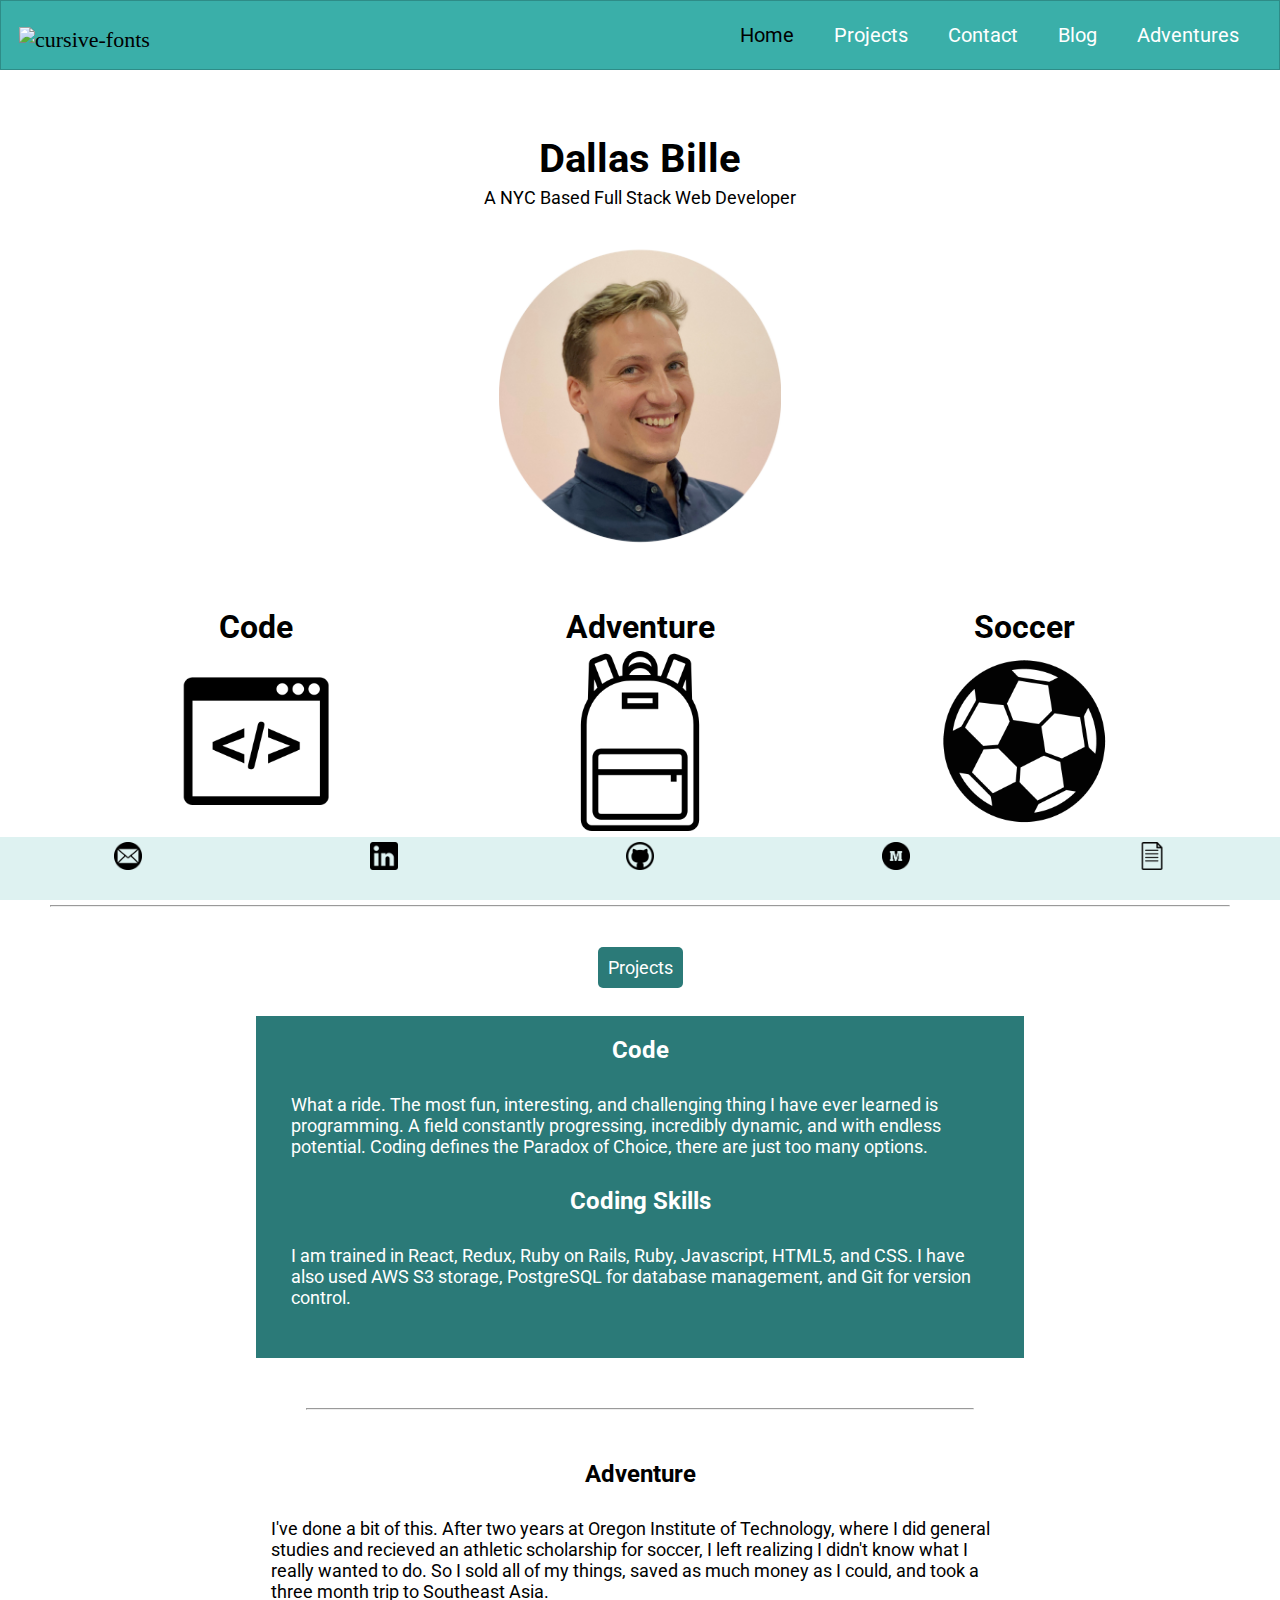
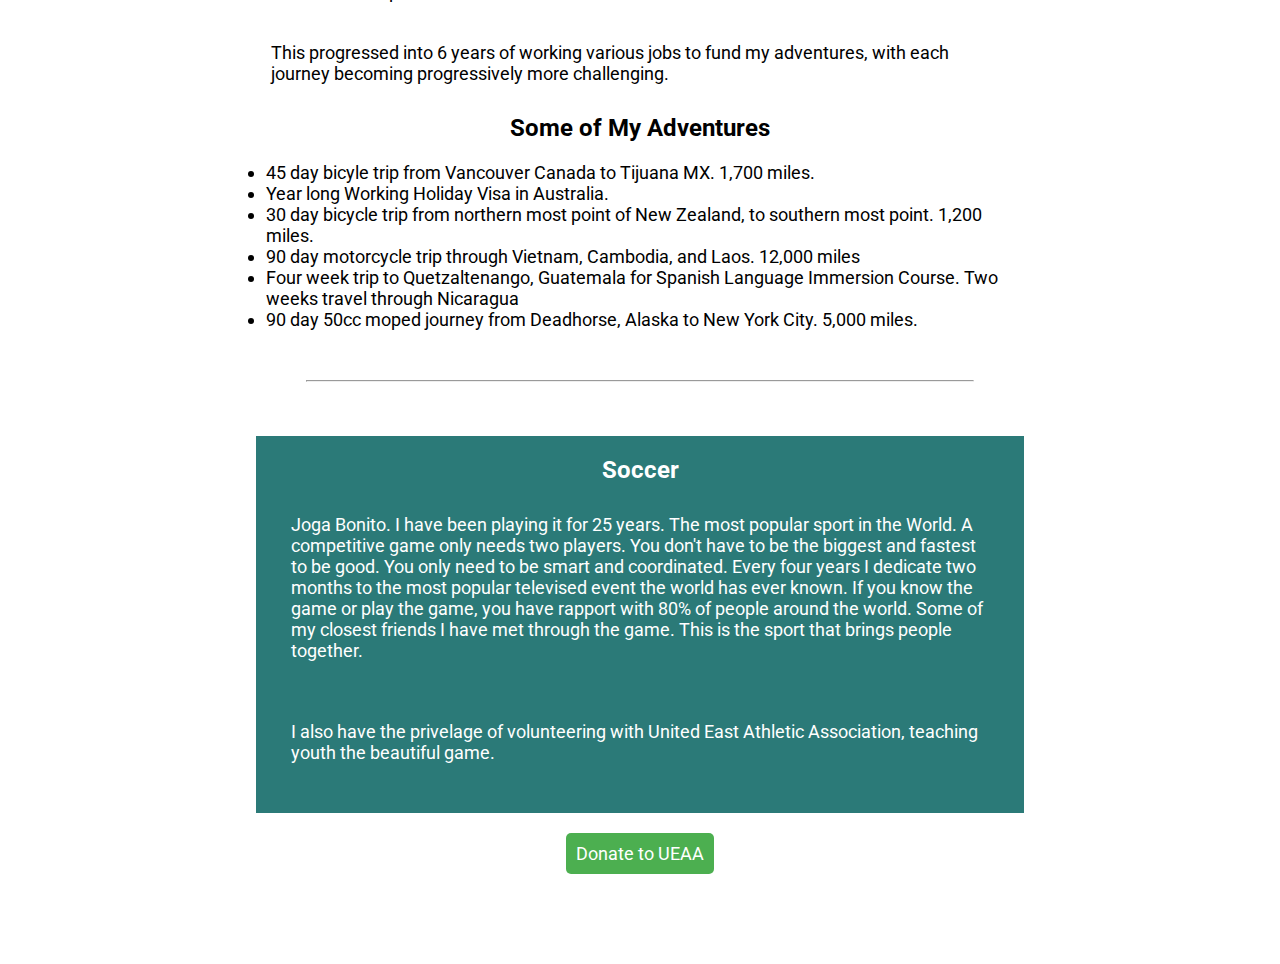
==== index.html @ 6a31f065 "fixed bug for contact page logo in nav" ====
<!DOCTYPE html>
<html lang="en" dir="ltr">
    <head>
        <!-- Global site tag (gtag.js) - Google Analytics -->
    <script async src="https://www.googletagmanager.com/gtag/js?id=UA-141806067-1"></script>
    <script>
      window.dataLayer = window.dataLayer || [];
      function gtag(){dataLayer.push(arguments);}
      gtag('js', new Date());

      gtag('config', 'UA-141806067-1');
    </script>

        <meta charset="utf-8">
        <meta name="viewport" content="width=device-width, initial-scale=1.0">
        <title>Dallas' Portfolio</title>
        <link rel="icon" href="images/dbpng.png">
        <link rel="stylesheet" href="https://cdnjs.cloudflare.com/ajax/libs/font-awesome/4.7.0/css/font-awesome.min.css">
        <link href="https://fonts.googleapis.com/css?family=Roboto:300,400,700&display=swap" rel="stylesheet">
        <link rel="stylesheet" href="style.css" type="text/css">
        <link rel="stylesheet" href="styles/home.css" type="text/css">
        <link rel="stylesheet" href="https://unpkg.com/aos@next/dist/aos.css"/>

    </head>
    <body>
        <header>
            <nav class="top-nav">
                <span class="navbar-toggle" id="js-navbar-toggle">
                    <img class="toggle-icon" src="images/menuicon.png">
                </span>
                <a class="logo"><img src="https://fontmeme.com/permalink/190610/5042b4c9b5bb43433435547fed199f1a.png" alt="cursive-fonts" border="0"></a>
                <ul class="nav-list" id="js-nav">
                    <li>
                        <a class="nav-links" href="index.html">Home</a>
                    </li>
                    <li>
                        <a class="nav-links" href="portfolio.html">Projects</a>
                    </li>
                    <li>
                        <a class="nav-links" href="contact.html">Contact</a>
                    </li>
                    <li>
                        <a class="nav-links" href="blog.html">Blog</a>
                    </li>
                    <li>
                        <a class="nav-links" href="adventures.html">Adventures</a>
                    </li>
                </ul>
            </nav>
        </header>
        <nav class="social-nav">
            <a href="mailto:dallasbille@gmail.com" target="_blank">
                <img class="nav-icons" src="images/email.png">
            </a>
            <a href="https://linkedin.com/in/dallasbille" target="_blank">
                <img class="nav-icons" src="images/linked2.png">
            </a>
            <a href="https://github.com/DallasBille" target="_blank">
                <img class="nav-icons" src="images/github2.png" alt="">
            </a>
            <a href="https://medium.com/@dallasbille" target="_blank">
                <img class="nav-icons" src="images/medium3.png">
            </a>
            <a href="https://drive.google.com/file/d/1oo1GQl9mWzVJFeGTY21zXQnr81-ZUZyS/view?usp=sharing" target="_blank">
                <img class="nav-icons" src="images/resume.png">
            </a>
        </nav>
        </div>
        <section class="page-section">
        <div class="home-header-div">
            <h1 class="home-header">Dallas Bille</h1>
            <p id="home-sub-header">A NYC Based Full Stack Web Developer</p>
            <div class="home-icon-container">
                <div class="">
                    <div>
                        <img class="home-head-photo"src="images/myhead.jpg" alt="">
                    </div>
                    <br>
                    <div class="icons">
                        <h1 class="icon-header">Code</h1>
                        <img class="index-icons" src="images/code-icon.png" alt="">
                    </div>
                    <div class="icons">
                        <h1 class="icon-header">Adventure</h1>
                        <img class="index-icons" src="images/squarebackpack.png" alt="">
                    </div>
                    <div class="icons">
                        <h1 class="icon-header">Soccer</h1>
                        <img class="index-icons" src="images/soccer-icon.jpg" alt="">
                    </div>
                </div>
            </div>
        </div>
        <hr class="details-hr">
        <a class="project-button" href="portfolio.html" type="button" name="button">Projects</a>
        <br>
        <br>
        <br>
        <div class="paragraph-div">
            <div class="green-div">
                <h2 class="white-text">Code</h2>
                <p class="white-text">What a ride. The most fun, interesting, and challenging thing I have ever learned is programming. A field constantly progressing, incredibly dynamic, and with endless potential. Coding defines the Paradox of Choice, there are just too many options.</p>
                <h2 class="white-text">Coding Skills</h2>
                <p class="white-text">I am trained in React, Redux, Ruby on Rails, Ruby, Javascript, HTML5, and CSS. I have also used AWS S3 storage, PostgreSQL for database management, and Git for version control.</p>
            </div>
            <hr class="adventure-line">
            <div class="white-div">
                <h2>Adventure</h2>
                <p>I've done a bit of this. After two years at Oregon Institute of Technology, where I did general studies and recieved an athletic scholarship for soccer, I left realizing I didn't know what I really wanted to do. So I sold all of my things, saved as much money as I could, and took a three month trip to Southeast Asia.</p>
                <p class="secondary-paragraph">This progressed into 6 years of working various jobs to fund my adventures, with each journey becoming progressively more challenging.</p>
                <h2>Some of My Adventures</h2>
                <ul class="ul-tag">
                    <li>45 day bicyle trip from Vancouver Canada to Tijuana MX. 1,700 miles.</li>
                    <li>Year long Working Holiday Visa in Australia.</li>
                    <li>30 day bicycle trip from northern most point of New Zealand, to southern most point. 1,200 miles.</li>
                    <li>90 day motorcycle trip through Vietnam, Cambodia, and Laos. 12,000 miles</li>
                    <li>Four week trip to Quetzaltenango, Guatemala for Spanish Language Immersion Course. Two weeks travel through Nicaragua</li>
                    <li>90 day 50cc moped journey from Deadhorse, Alaska to New York City. 5,000 miles.</li>
                </ul>
                <hr>
            </div>
            <div class="green-div">
                <h2 class="white-text">Soccer</h2>
                <p class="white-text">Joga Bonito. I have been playing it for 25 years. The most popular sport in the World. A competitive game only needs two players. You don't have to be the biggest and fastest to be good. You only need to be smart and coordinated. Every four years I dedicate two months to the most popular televised event the world has ever known. If you know the game or play the game, you have rapport with 80% of people around the world. Some of my closest friends I have met through the game. This is the sport that brings people together.</p>
                <p class="white-text">I also have the privelage of volunteering with United East Athletic Association, teaching youth the beautiful game. </p>
            </div>
            <p class="donate">
                <a class="uaee" href="https://www.ueaa.org/donate/" target="_blank">Donate to UEAA</a>
            </p>
        </div>
        </section>
        <script src="https://unpkg.com/aos@next/dist/aos.js"></script>
        <script src="https://ajax.googleapis.com/ajax/libs/jquery/3.4.1/jquery.min.js"></script>
        <script>AOS.init()</script>
        <script src="scripts/index.js"></script>
    </body>

</html>
---- style.css ----
* {
    box-sizing: border-box;
    padding: 0;
    margin: 0;
}

.page-section {
    text-align: center;
}

/* =================FADE IN ================= */
body {
    /* font-family: 'Roboto': 300, sans-serif; */
    -webkit-animation: fadein 0.5s;
       -moz-animation: fadein 0.5s;
        -ms-animation: fadein 0.5s;
         -o-animation: fadein 0.5s;
            animation: fadein 0.5s;
}

    @keyframes fadein {
        from { opacity: 0; }
        to   { opacity: 1; }
    }

    /* Firefox < 16 */
    @-moz-keyframes fadein {
        from { opacity: 0; }
        to   { opacity: 1; }
    }

    /* Safari, Chrome and Opera > 12.1 */
    @-webkit-keyframes fadein {
        from { opacity: 0; }
        to   { opacity: 1; }
    }

    /* Internet Explorer */
    @-ms-keyframes fadein {
        from { opacity: 0; }
        to   { opacity: 1; }
    }

    /* Opera < 12.1 */
    @-o-keyframes fadein {
        from { opacity: 0; }
        to   { opacity: 1; }
    }






/* =====================Navigation and Toggle ======================= */

.page-section{
    padding-top: 15vh;
    font-family: 'Roboto', sans-serif;
}

.top-nav {
    /* height: 70px; */
    font-size: 18px;
    position: fixed;
    width: 100%;
    background-color: #3AAFA9;
    border: 1px, solid, rgba(0, 0, 0, 0.2);
    padding-bottom: 30px;
}

.nav-list {
    list-style-type: none;
    display: none;
}


/* ================= Controls Links Color When User Is On That Page */
.current {
    font-size: 20px;
    font-family: 'Roboto', sans-serif;
    text-decoration: none;
    text-align: center;
    margin: 15px auto;
    /* margin-left: 40px; */
    color: black;
}

.nav-links {
    font-size: 20px;
    font-family: 'Roboto', serif;
    text-decoration: none;
    color: white;
}

.logo {
    font-size: 10px;
    padding-left: 8px;
}

.top-nav li {
    text-align: center;
    margin: 15px auto;
}

.navbar-toggle {
    position: absolute;
    top: 10px;
    right: 20px;
    cursor: pointer;
    color: white;
    font-size: 30px
}

.active {
    display: block;
}

.logo{
    display: inline-block;
    font-size: 22px;
    margin-top: 10px;
    margin-left: 10px;
}
/*================================Navigation and Toggle=====================  */

@media screen and (min-width: 700px) {
    .top-nav {
        display: flex;
        justify-content: space-between;
        padding-bottom: 0;
        height: 70px;
        align-items: center;
    }
    .nav-list {
        display: flex;
        margin-right: 40px;
        flex-direction: row;
        justify-content: flex-end;
    }
    .nav-list li {
        margin: 0;
    }
    .nav-links {
        margin-left: 40px;
    }
    .navbar-toggle {
        display: none;
    }
    .navbar-toggle:hover,
    .nav-links:hover {
        color: black;
    }
    .current {
        font-size: 20px;
        font-family: 'Roboto', serif;
        text-decoration: none;
        text-align: center;
        margin: 15px auto;
        margin-left: 40px;
        color: black;
    }
}
/* @media screen and (max-width: 375px){ */
/*================= Social Media Bar =================  */
    .social-nav {
        height: 7vh;
        display: flex;
        justify-content: space-around;
        width: 100%;
        position: fixed;
        bottom: 0;
        top: auto;
        right: 0;
        background-color: #DEF2F1;
    }
    .nav-icons {
        padding: 5px;
        width: 3vw;
    }
    .nav-icons:hover {
        width: 3.5vw
    }


    @media screen and (max-width: 400px) {
        .nav-icons {
            width: 10vw;
        }
        .nav-icons:hover {
            width: 10vw
        }
    }
    @media screen and (min-width: 400px) and (max-width: 800px) {
        .nav-icons {
            width: 10vw;
        }
        .nav-icons:hover {
            width: 10vw
        }
    }

.nav-photo {
    padding-left: 10px;
    width: 55px;
    flex-shrink: 0;
}

.toggle-icon {
    width: 40px;
    padding-bottom: 5px;
}
---- styles/home.css ----
.index-icons {
    padding-top: 5px;
    width: 20vh;
}

.home-icon-container {
    width: 100vw;
    display: flex;
    justify-content: center
}

div {
    display: inline-block;
}

.icons {
    padding: 20px 100px;
}

.icon-header {
    font-family: 'Roboto', sans-serif;
}

.home-header {
    font-family: 'Roboto',sans-serif;
    font-size: 40px;
}

.paragraph-div {
    padding: 0 20% 0 20%;
}

@media screen and (max-width: 400px) {
    .paragraph-div {
        padding: 0 5% 0 5%;
    }
}

.home-head-photo {
    display: inline-block;
    width: 22vw;
}
p {
    text-align: left;
    padding: 30px 15px;
    font-size: 18px;
    font-family: 'Roboto', sans-serif;
}

ul {
    text-align: left;
}

li {
    font-family: 'Roboto', sans-serif;
    font-size: 18px;
    /* padding-left: 10px; */
}

h2, h4 {
    border-radius: 10px;
    padding: 0px 20px 0px 20px;
}

.ul-tag {
    padding-top: 20px;
    padding-left: 10px;
}

#home-sub-header {
    padding-top: 5px;
    padding-bottom: 0px;
    text-align: center;
}

.secondary-paragraph {
    padding-top: 10px;
}

hr {
    margin: 50px;
}

.adventure-div {
    padding-top: 40px;
}

.bottom-paragraph {
    padding-bottom: 50px;
}

.donate {
    display: inline-block;
    padding-bottom: 100px;
}

.uaee {
    text-decoration: none;
    color: white;
    background-color: #4CAF50;
    padding: 10px;
    font-family: 'Roboto', sans-serif;
    border-radius: 5px;
}

.uaee:hover {
    cursor: pointer;
}

.green-div {
    width: 100%;
    background-color: #2B7A78;
    padding: 20px;
}

.white-text {
    color: white;
    font-family: 'Roboto', sans-serif;
}

.project-button {
    text-decoration: none;
    color: white;
    background-color: #2B7A78;
    padding: 10px;
    margin-bottom: 25px;
    font-family: 'Roboto', sans-serif;
    font-size: 18px;
    border-radius: 5px;
}

.project-button:hover {
    cursor: pointer;
    background-color: #3AAFA9;
    color: black;
}
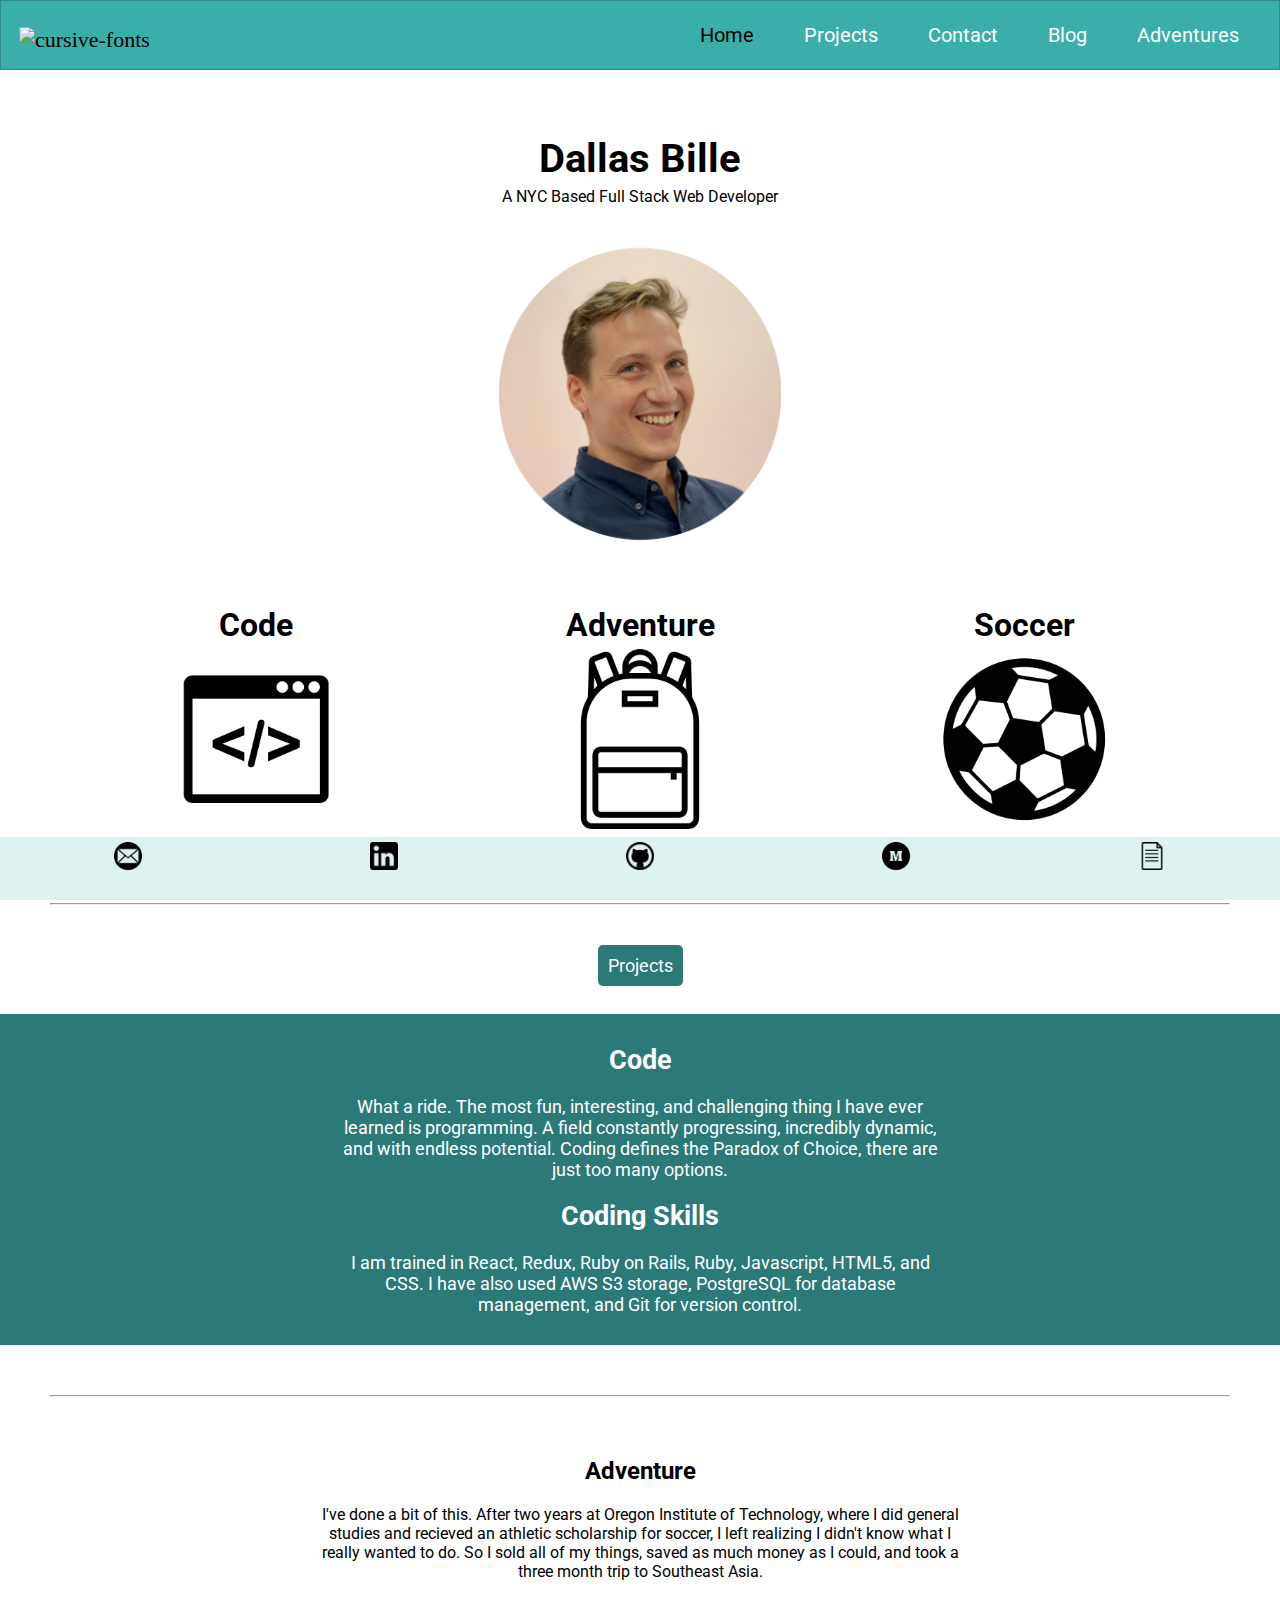
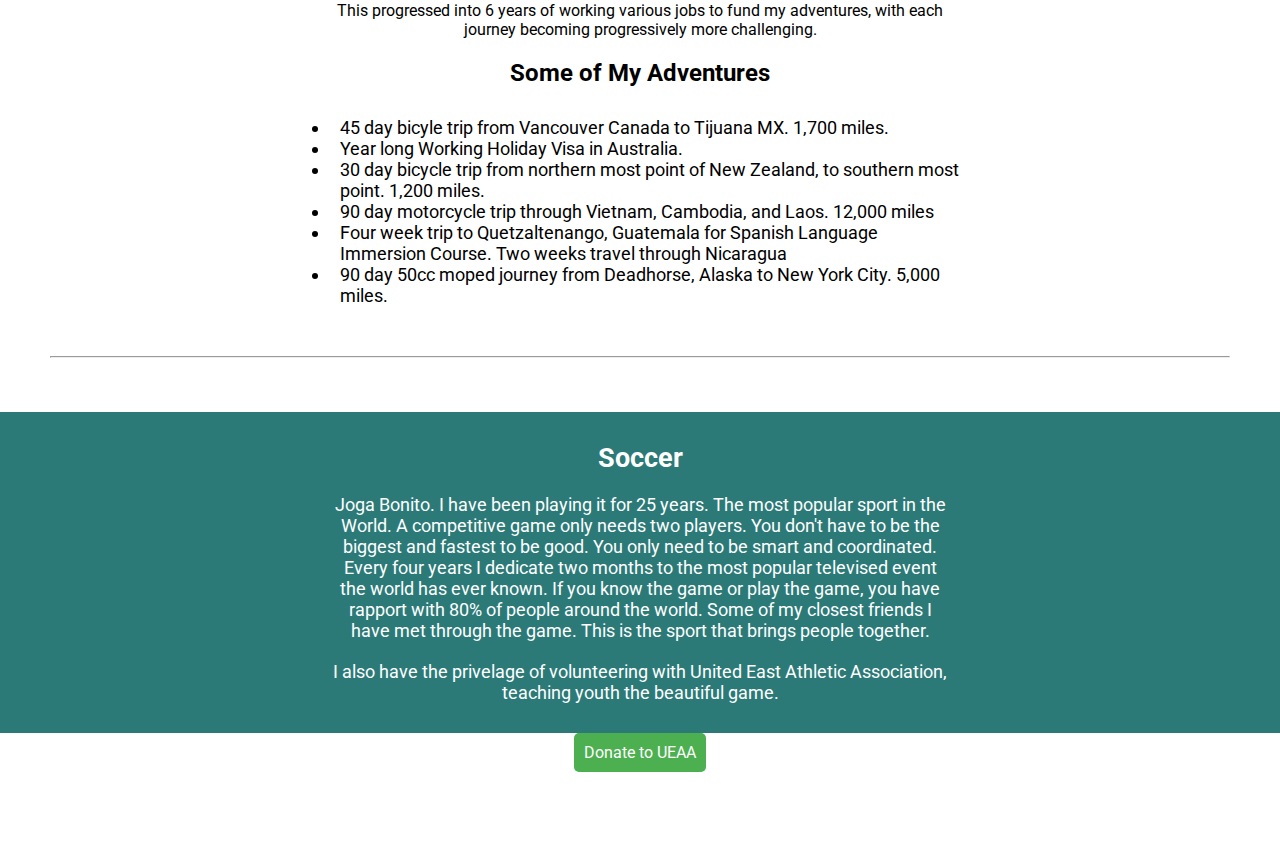
==== commit 16fcf7e9: "changed landing page div so section background color is totally green , other minor adjustments" ====
--- a/index.html
+++ b/index.html
@@ -96,33 +96,41 @@
         <br>
         <br>
         <br>
-        <div class="paragraph-div">
+        <div>
             <div class="green-div">
-                <h2 class="white-text">Code</h2>
-                <p class="white-text">What a ride. The most fun, interesting, and challenging thing I have ever learned is programming. A field constantly progressing, incredibly dynamic, and with endless potential. Coding defines the Paradox of Choice, there are just too many options.</p>
-                <h2 class="white-text">Coding Skills</h2>
-                <p class="white-text">I am trained in React, Redux, Ruby on Rails, Ruby, Javascript, HTML5, and CSS. I have also used AWS S3 storage, PostgreSQL for database management, and Git for version control.</p>
+                <h2 class="green-text">Code</h2>
+                <div class="paragraph-div">
+                    <p class="green-text">What a ride. The most fun, interesting, and challenging thing I have ever learned is programming. A field constantly progressing, incredibly dynamic, and with endless potential. Coding defines the Paradox of Choice, there are just too many options.</p>
+                    <h2 class="green-text">Coding Skills</h2>
+                    <p class="green-text">I am trained in React, Redux, Ruby on Rails, Ruby, Javascript, HTML5, and CSS. I have also used AWS S3 storage, PostgreSQL for database management, and Git for version control.</p>
+                </div>
             </div>
             <hr class="adventure-line">
             <div class="white-div">
                 <h2>Adventure</h2>
-                <p>I've done a bit of this. After two years at Oregon Institute of Technology, where I did general studies and recieved an athletic scholarship for soccer, I left realizing I didn't know what I really wanted to do. So I sold all of my things, saved as much money as I could, and took a three month trip to Southeast Asia.</p>
-                <p class="secondary-paragraph">This progressed into 6 years of working various jobs to fund my adventures, with each journey becoming progressively more challenging.</p>
+                <div class="paragraph-div">
+                    <p>I've done a bit of this. After two years at Oregon Institute of Technology, where I did general studies and recieved an athletic scholarship for soccer, I left realizing I didn't know what I really wanted to do. So I sold all of my things, saved as much money as I could, and took a three month trip to Southeast Asia.</p>
+                    <p class="secondary-paragraph">This progressed into 6 years of working various jobs to fund my adventures, with each journey becoming progressively more challenging.</p>
+                </div>
                 <h2>Some of My Adventures</h2>
-                <ul class="ul-tag">
-                    <li>45 day bicyle trip from Vancouver Canada to Tijuana MX. 1,700 miles.</li>
-                    <li>Year long Working Holiday Visa in Australia.</li>
-                    <li>30 day bicycle trip from northern most point of New Zealand, to southern most point. 1,200 miles.</li>
-                    <li>90 day motorcycle trip through Vietnam, Cambodia, and Laos. 12,000 miles</li>
-                    <li>Four week trip to Quetzaltenango, Guatemala for Spanish Language Immersion Course. Two weeks travel through Nicaragua</li>
-                    <li>90 day 50cc moped journey from Deadhorse, Alaska to New York City. 5,000 miles.</li>
-                </ul>
+                <div class="paragraph-div">
+                    <ul class="ul-tag">
+                        <li>45 day bicyle trip from Vancouver Canada to Tijuana MX. 1,700 miles.</li>
+                        <li>Year long Working Holiday Visa in Australia.</li>
+                        <li>30 day bicycle trip from northern most point of New Zealand, to southern most point. 1,200 miles.</li>
+                        <li>90 day motorcycle trip through Vietnam, Cambodia, and Laos. 12,000 miles</li>
+                        <li>Four week trip to Quetzaltenango, Guatemala for Spanish Language Immersion Course. Two weeks travel through Nicaragua</li>
+                        <li>90 day 50cc moped journey from Deadhorse, Alaska to New York City. 5,000 miles.</li>
+                    </ul>
+                </div>
                 <hr>
             </div>
             <div class="green-div">
                 <h2 class="white-text">Soccer</h2>
-                <p class="white-text">Joga Bonito. I have been playing it for 25 years. The most popular sport in the World. A competitive game only needs two players. You don't have to be the biggest and fastest to be good. You only need to be smart and coordinated. Every four years I dedicate two months to the most popular televised event the world has ever known. If you know the game or play the game, you have rapport with 80% of people around the world. Some of my closest friends I have met through the game. This is the sport that brings people together.</p>
-                <p class="white-text">I also have the privelage of volunteering with United East Athletic Association, teaching youth the beautiful game. </p>
+                    <div class="paragraph-div">
+                    <p class="white-text">Joga Bonito. I have been playing it for 25 years. The most popular sport in the World. A competitive game only needs two players. You don't have to be the biggest and fastest to be good. You only need to be smart and coordinated. Every four years I dedicate two months to the most popular televised event the world has ever known. If you know the game or play the game, you have rapport with 80% of people around the world. Some of my closest friends I have met through the game. This is the sport that brings people together.</p>
+                    <p class="white-text">I also have the privelage of volunteering with United East Athletic Association, teaching youth the beautiful game. </p>
+                </div>
             </div>
             <p class="donate">
                 <a class="uaee" href="https://www.ueaa.org/donate/" target="_blank">Donate to UEAA</a>
--- a/styles/home.css
+++ b/styles/home.css
@@ -1,3 +1,20 @@
+.paragraph-div {
+    width: 50%;
+}
+
+.green-div {
+    color: white;
+    font-family: 'Roboto', sans-serif;
+    font-size: 18px;
+    justify-content: center;
+    /* text-align: left; */
+    padding-bottom: 50px;
+}
+@media screen and (max-width: 450px) {
+    .paragraph-div {
+        width: 80%;
+    }
+}
 .index-icons {
     padding-top: 5px;
     width: 20vh;
@@ -26,25 +43,10 @@
     font-size: 40px;
 }
 
-.paragraph-div {
-    padding: 0 20% 0 20%;
-}
-
-@media screen and (max-width: 400px) {
-    .paragraph-div {
-        padding: 0 5% 0 5%;
-    }
-}
 
 .home-head-photo {
     display: inline-block;
     width: 22vw;
-}
-p {
-    text-align: left;
-    padding: 30px 15px;
-    font-size: 18px;
-    font-family: 'Roboto', sans-serif;
 }
 
 ul {
@@ -54,12 +56,16 @@
 li {
     font-family: 'Roboto', sans-serif;
     font-size: 18px;
-    /* padding-left: 10px; */
+    padding-left: 10px;
 }
 
 h2, h4 {
     border-radius: 10px;
-    padding: 0px 20px 0px 20px;
+    padding: 10px 20px 10px 20px;
+}
+
+p {
+    padding: 10px 0px 10px 0px;
 }
 
 .ul-tag {
@@ -81,17 +87,10 @@
     margin: 50px;
 }
 
-.adventure-div {
-    padding-top: 40px;
-}
-
-.bottom-paragraph {
-    padding-bottom: 50px;
-}
-
 .donate {
     display: inline-block;
     padding-bottom: 100px;
+    padding-top: 10px;
 }
 
 .uaee {
@@ -113,10 +112,6 @@
     padding: 20px;
 }
 
-.white-text {
-    color: white;
-    font-family: 'Roboto', sans-serif;
-}
 
 .project-button {
     text-decoration: none;
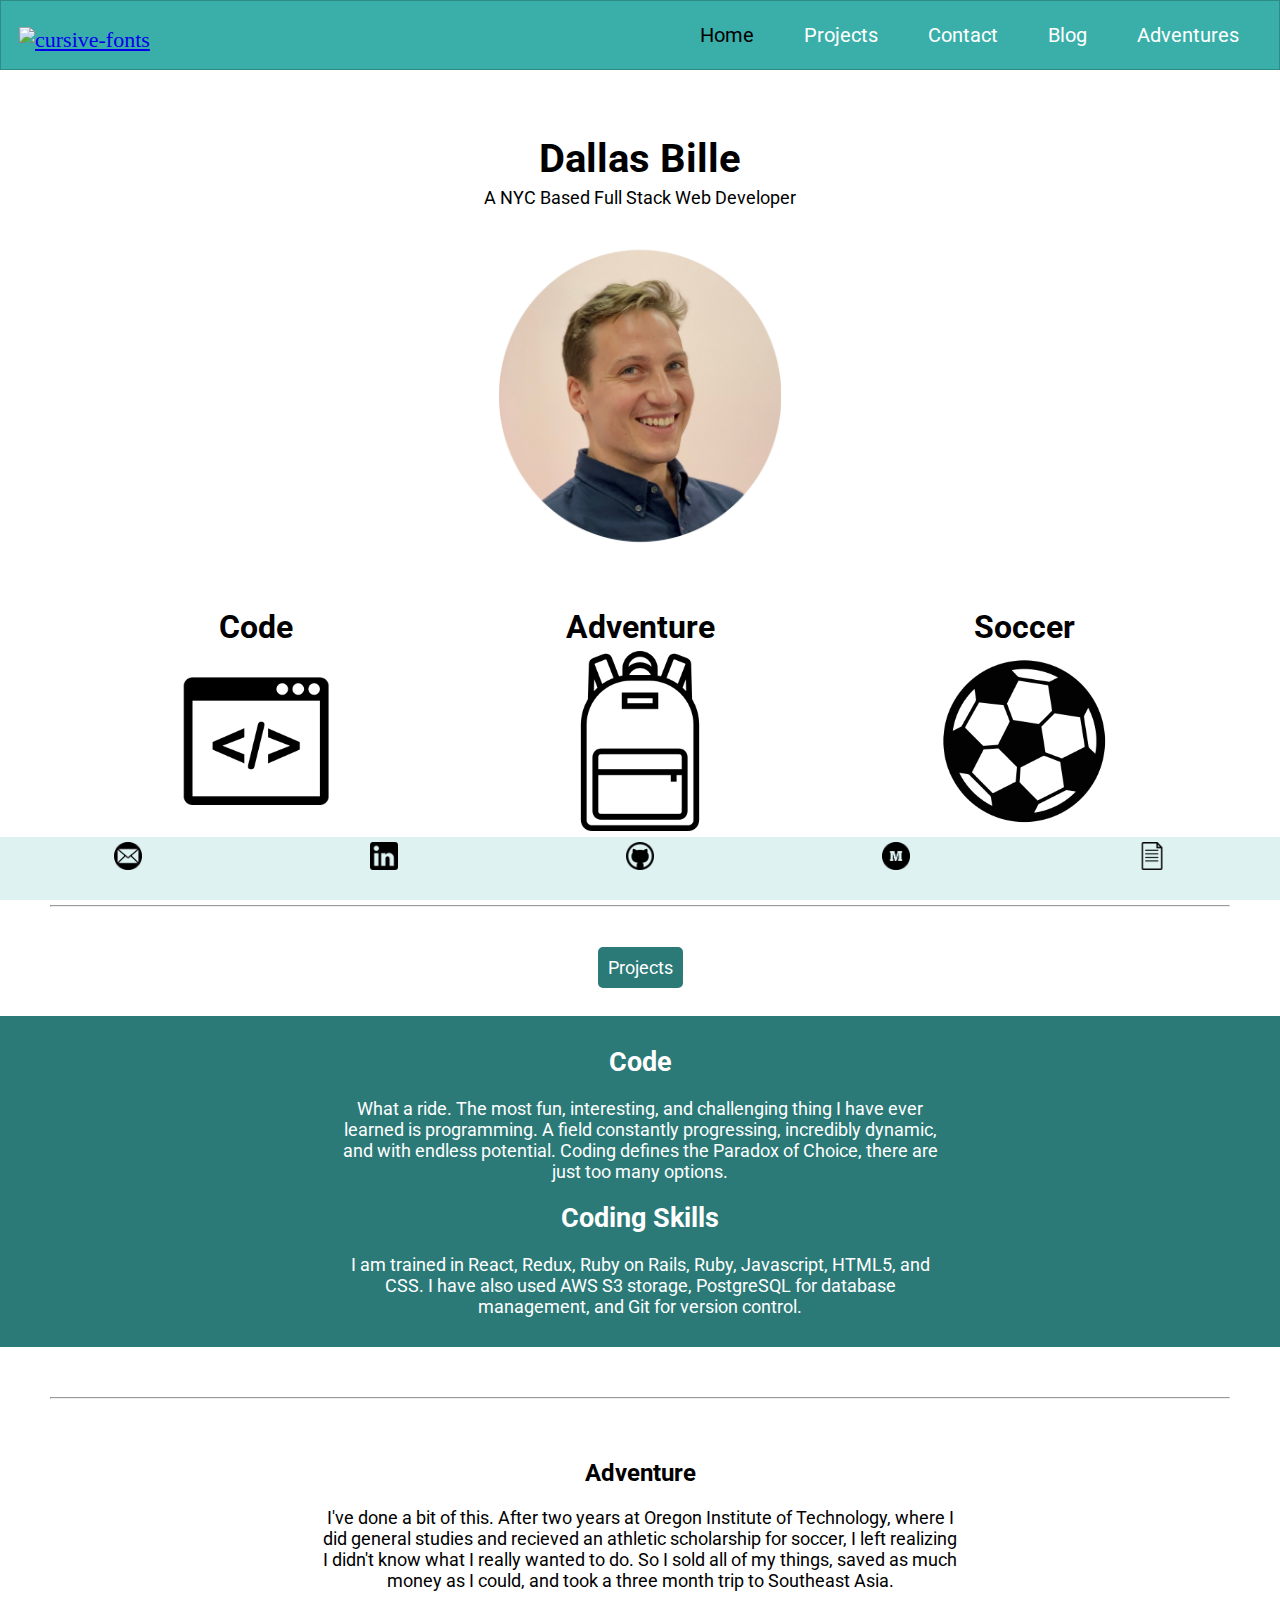
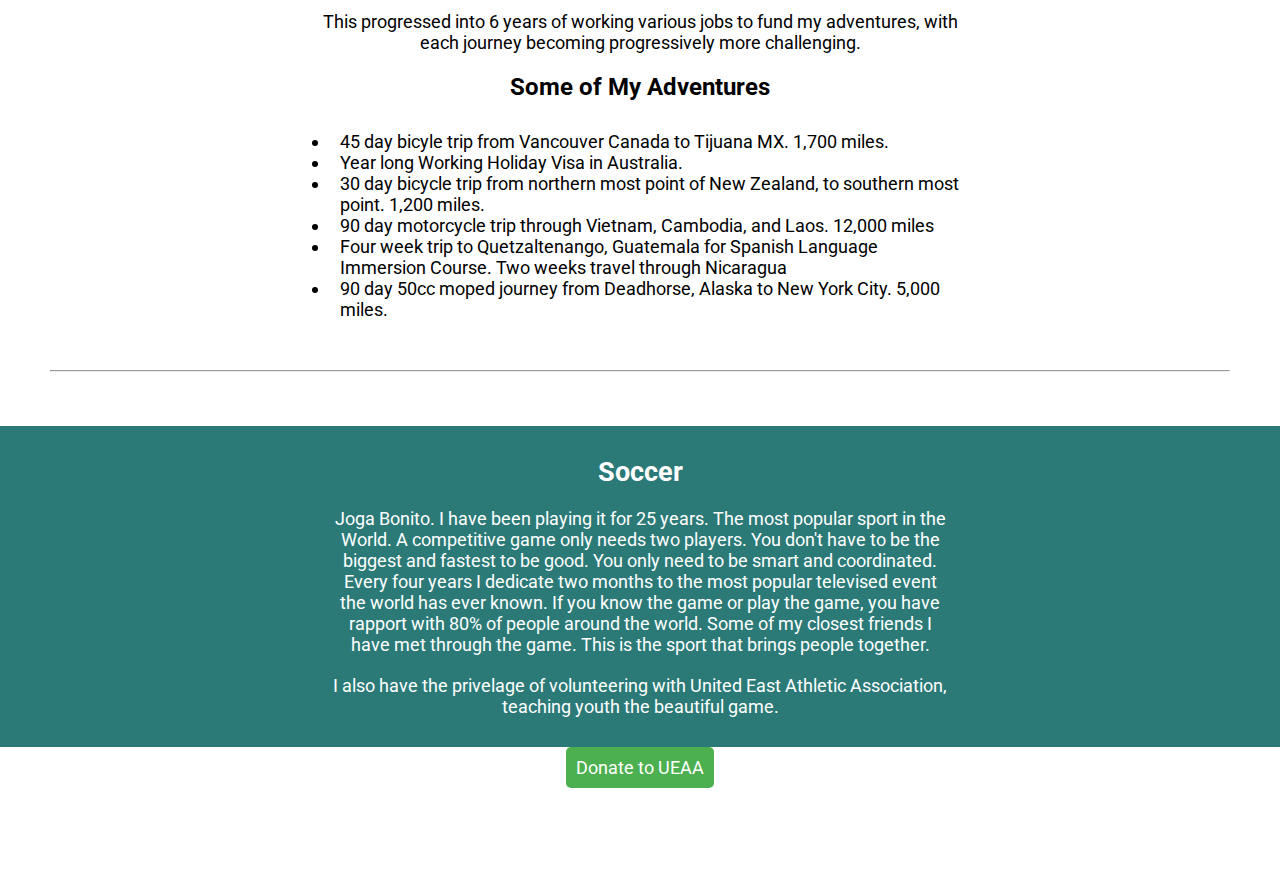
==== commit d6369c4c: "added link from logo to home page" ====
--- a/index.html
+++ b/index.html
@@ -28,7 +28,7 @@
                 <span class="navbar-toggle" id="js-navbar-toggle">
                     <img class="toggle-icon" src="images/menuicon.png">
                 </span>
-                <a class="logo"><img src="https://fontmeme.com/permalink/190610/5042b4c9b5bb43433435547fed199f1a.png" alt="cursive-fonts" border="0"></a>
+                <a class="logo" href="index.html"><img src="https://fontmeme.com/permalink/190610/5042b4c9b5bb43433435547fed199f1a.png" alt="cursive-fonts" border="0"></a>
                 <ul class="nav-list" id="js-nav">
                     <li>
                         <a class="nav-links" href="index.html">Home</a>
--- a/styles/home.css
+++ b/styles/home.css
@@ -65,6 +65,7 @@
 }
 
 p {
+    font-size: 18px;
     padding: 10px 0px 10px 0px;
 }
 
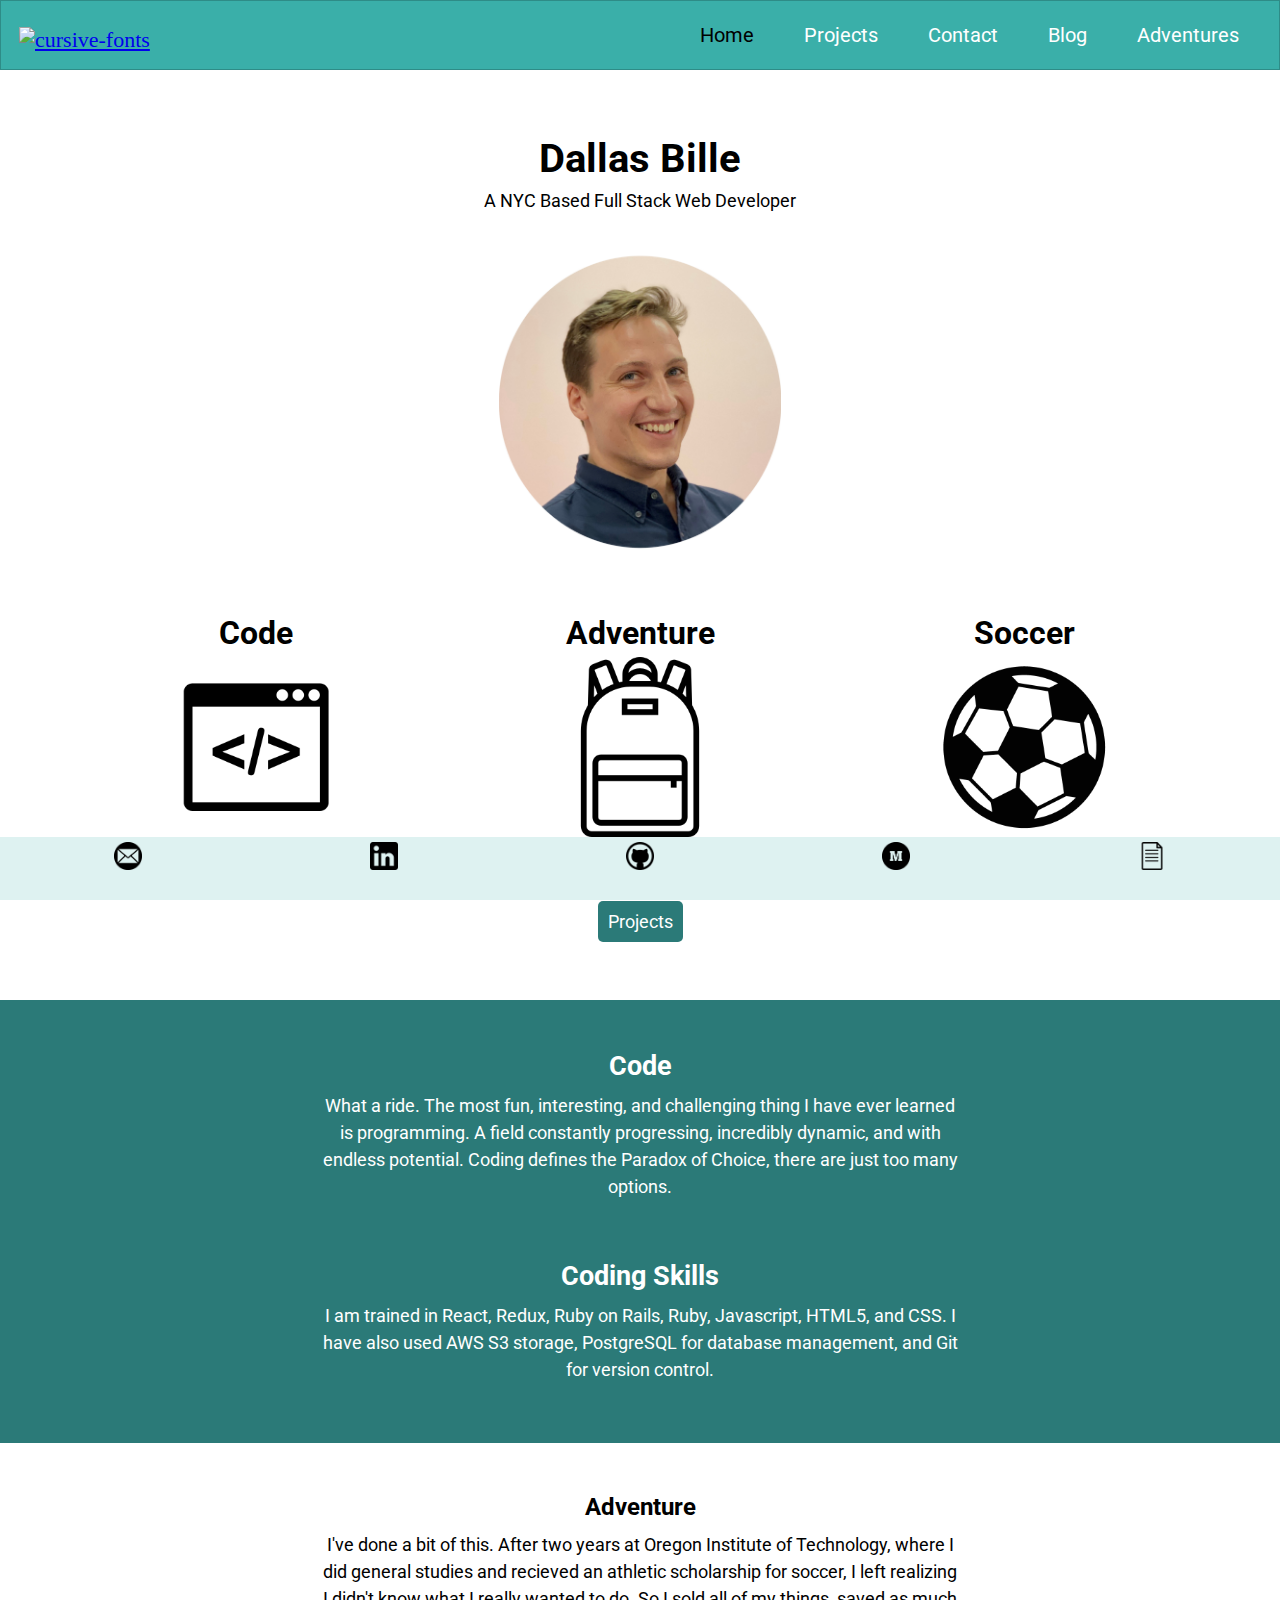
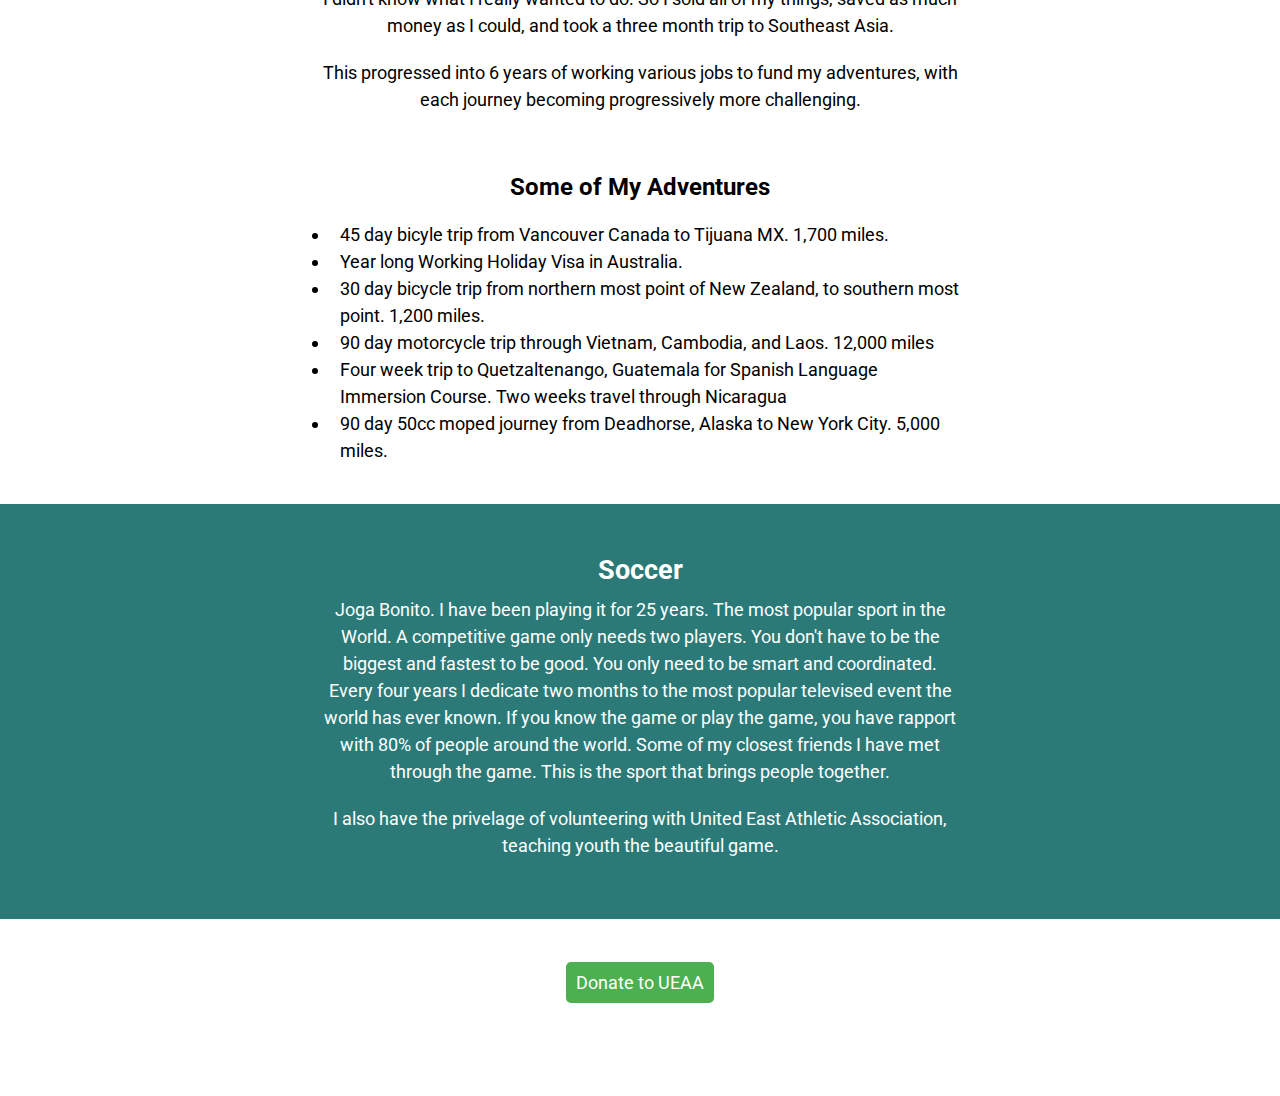
==== commit 3322562a: "added changed padding of sections and buttons" ====
--- a/index.html
+++ b/index.html
@@ -91,21 +91,21 @@
                 </div>
             </div>
         </div>
-        <hr class="details-hr">
-        <a class="project-button" href="portfolio.html" type="button" name="button">Projects</a>
+        <div class="project-button-div">
+            <a class="project-button" href="portfolio.html" type="button" name="button">Projects</a>
+        </div>
         <br>
         <br>
         <br>
         <div>
-            <div class="green-div">
-                <h2 class="green-text">Code</h2>
+         <div class="green-div">
+                <h2 class="green-head">Code</h2>
                 <div class="paragraph-div">
                     <p class="green-text">What a ride. The most fun, interesting, and challenging thing I have ever learned is programming. A field constantly progressing, incredibly dynamic, and with endless potential. Coding defines the Paradox of Choice, there are just too many options.</p>
-                    <h2 class="green-text">Coding Skills</h2>
+                    <h2 class="green-head">Coding Skills</h2>
                     <p class="green-text">I am trained in React, Redux, Ruby on Rails, Ruby, Javascript, HTML5, and CSS. I have also used AWS S3 storage, PostgreSQL for database management, and Git for version control.</p>
                 </div>
-            </div>
-            <hr class="adventure-line">
+            </div>            
             <div class="white-div">
                 <h2>Adventure</h2>
                 <div class="paragraph-div">
@@ -123,7 +123,6 @@
                         <li>90 day 50cc moped journey from Deadhorse, Alaska to New York City. 5,000 miles.</li>
                     </ul>
                 </div>
-                <hr>
             </div>
             <div class="green-div">
                 <h2 class="white-text">Soccer</h2>
--- a/styles/home.css
+++ b/styles/home.css
@@ -1,132 +1,145 @@
 .paragraph-div {
-    width: 50%;
+  width: 50%;
 }
 
 .green-div {
-    color: white;
-    font-family: 'Roboto', sans-serif;
-    font-size: 18px;
-    justify-content: center;
-    /* text-align: left; */
-    padding-bottom: 50px;
+  color: white;
+  font-family: "Roboto", sans-serif;
+  font-size: 18px;
+  justify-content: center;
+  /* text-align: left; */
+  padding-bottom: 50px;
 }
 @media screen and (max-width: 450px) {
-    .paragraph-div {
-        width: 80%;
-    }
+  .paragraph-div {
+    width: 80%;
+  }
 }
 .index-icons {
-    padding-top: 5px;
-    width: 20vh;
+  padding-top: 5px;
+  width: 20vh;
 }
 
 .home-icon-container {
-    width: 100vw;
-    display: flex;
-    justify-content: center
+  width: 100vw;
+  display: flex;
+  justify-content: center;
 }
 
 div {
-    display: inline-block;
+  display: inline-block;
 }
 
 .icons {
-    padding: 20px 100px;
+  padding: 20px 100px;
 }
 
 .icon-header {
-    font-family: 'Roboto', sans-serif;
+  font-family: "Roboto", sans-serif;
 }
 
 .home-header {
-    font-family: 'Roboto',sans-serif;
-    font-size: 40px;
+  font-family: "Roboto", sans-serif;
+  font-size: 40px;
 }
 
-
 .home-head-photo {
-    display: inline-block;
-    width: 22vw;
+  display: inline-block;
+  width: 22vw;
 }
 
 ul {
-    text-align: left;
+  text-align: left;
 }
 
 li {
-    font-family: 'Roboto', sans-serif;
-    font-size: 18px;
-    padding-left: 10px;
+  font-family: "Roboto", sans-serif;
+  font-size: 18px;
+  padding-left: 10px;
 }
 
-h2, h4 {
-    border-radius: 10px;
-    padding: 10px 20px 10px 20px;
+h2,
+h4 {
+  border-radius: 10px;
+  padding-top: 50px;
 }
 
 p {
-    font-size: 18px;
-    padding: 10px 0px 10px 0px;
+  line-height: 1.5;
+  font-size: 18px;
+  padding: 10px 0px 10px 0px;
+}
+li {
+  line-height: 1.5;
 }
 
 .ul-tag {
-    padding-top: 20px;
-    padding-left: 10px;
+  padding-top: 20px;
+  padding-left: 10px;
 }
 
 #home-sub-header {
-    padding-top: 5px;
-    padding-bottom: 0px;
-    text-align: center;
+  padding-top: 5px;
+  padding-bottom: 0px;
+  text-align: center;
 }
 
 .secondary-paragraph {
-    padding-top: 10px;
+  padding-top: 10px;
 }
 
 hr {
-    margin: 50px;
+  margin: 50px;
 }
 
 .donate {
-    display: inline-block;
-    padding-bottom: 100px;
-    padding-top: 10px;
+  display: inline-block;
+  padding-bottom: 100px;
+  padding-top: 50px;
 }
 
 .uaee {
-    text-decoration: none;
-    color: white;
-    background-color: #4CAF50;
-    padding: 10px;
-    font-family: 'Roboto', sans-serif;
-    border-radius: 5px;
+  text-decoration: none;
+  color: white;
+  background-color: #4caf50;
+  padding: 10px;
+  font-family: "Roboto", sans-serif;
+  border-radius: 5px;
 }
 
 .uaee:hover {
-    cursor: pointer;
+  cursor: pointer;
 }
 
+.green-head {
+  padding-top: 50px;
+}
 .green-div {
-    width: 100%;
-    background-color: #2B7A78;
-    padding: 20px;
+  width: 100%;
+  background-color: #2b7a78;
 }
 
-
 .project-button {
-    text-decoration: none;
-    color: white;
-    background-color: #2B7A78;
-    padding: 10px;
-    margin-bottom: 25px;
-    font-family: 'Roboto', sans-serif;
-    font-size: 18px;
-    border-radius: 5px;
+  margin-top: 40px;
+  text-decoration: none;
+  color: white;
+  background-color: #2b7a78;
+  padding: 10px;
+  margin-bottom: 25px;
+  font-family: "Roboto", sans-serif;
+  font-size: 18px;
+  border-radius: 5px;
 }
 
 .project-button:hover {
-    cursor: pointer;
-    background-color: #3AAFA9;
-    color: black;
+  cursor: pointer;
+  background-color: #3aafa9;
+  color: black;
 }
+
+.project-button-div {
+  padding: 50px 0 30px 0;
+}
+
+.white-div {
+  padding-bottom: 40px;
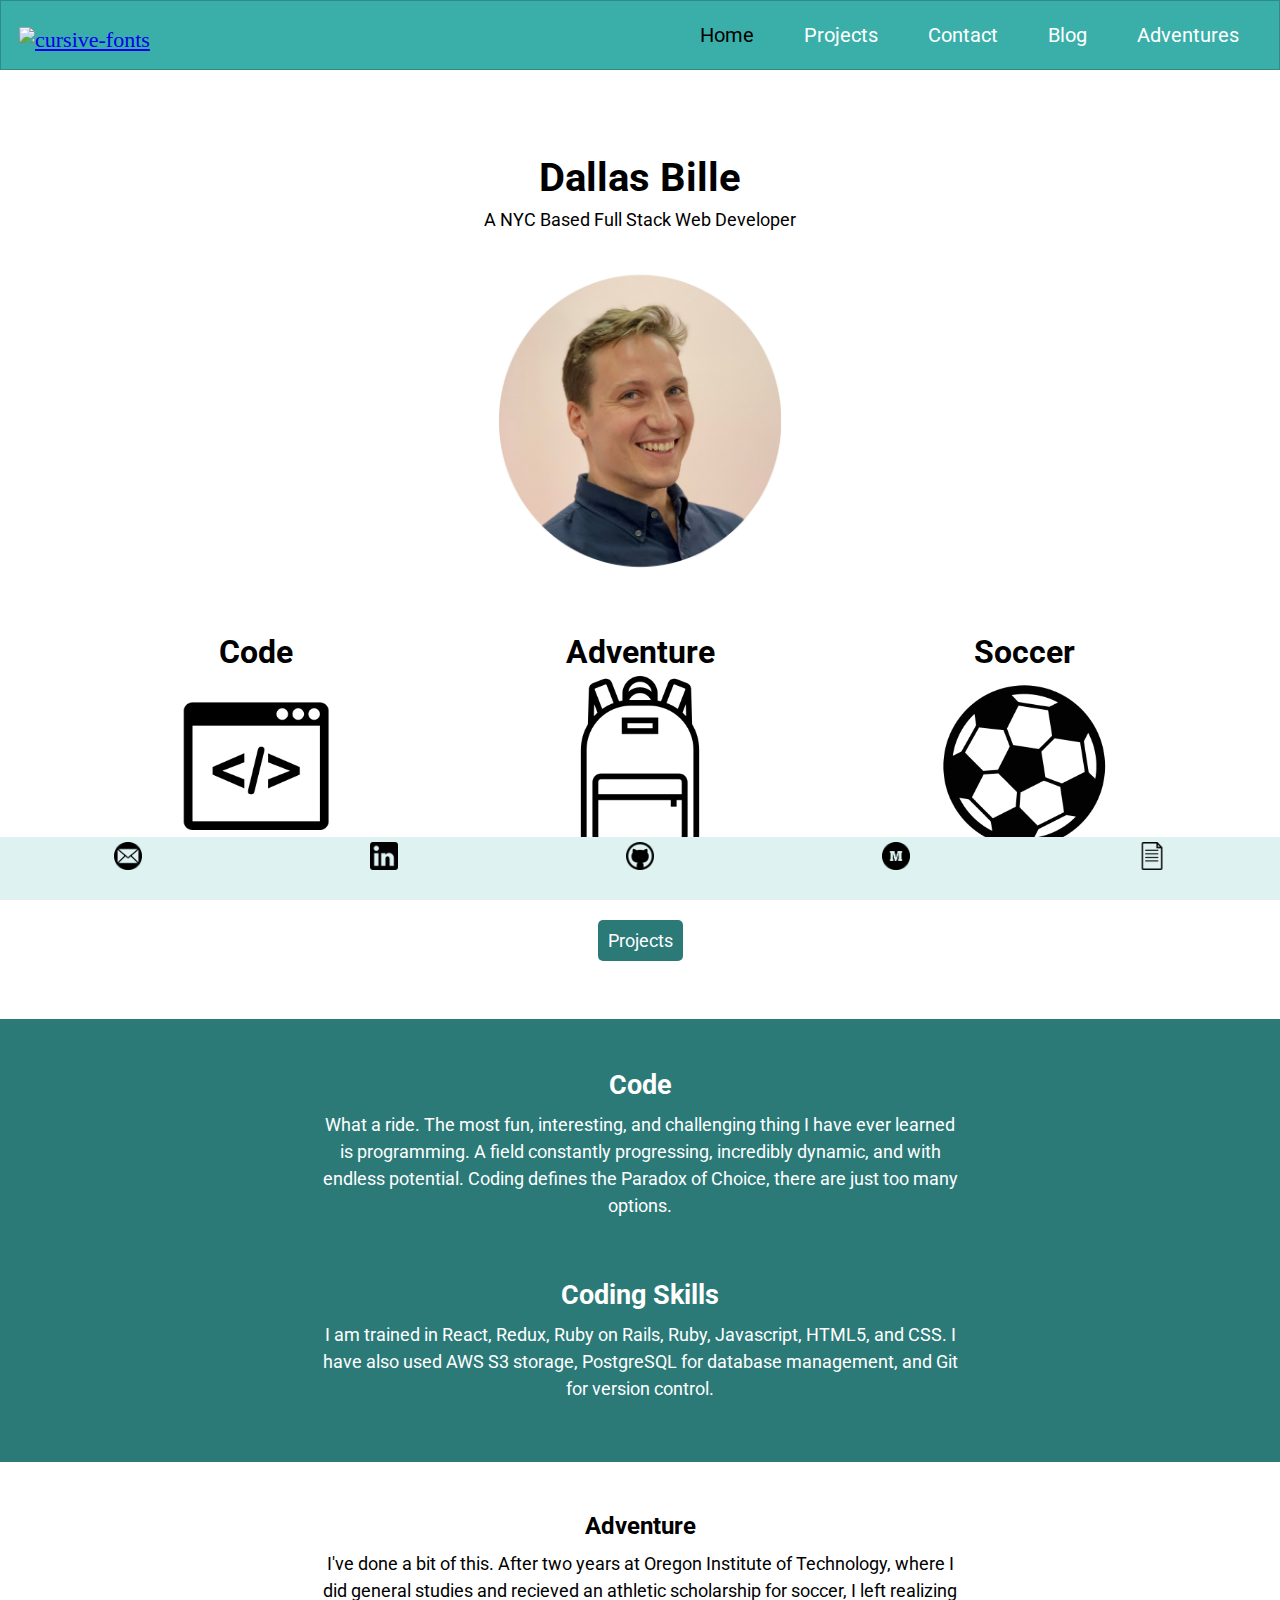
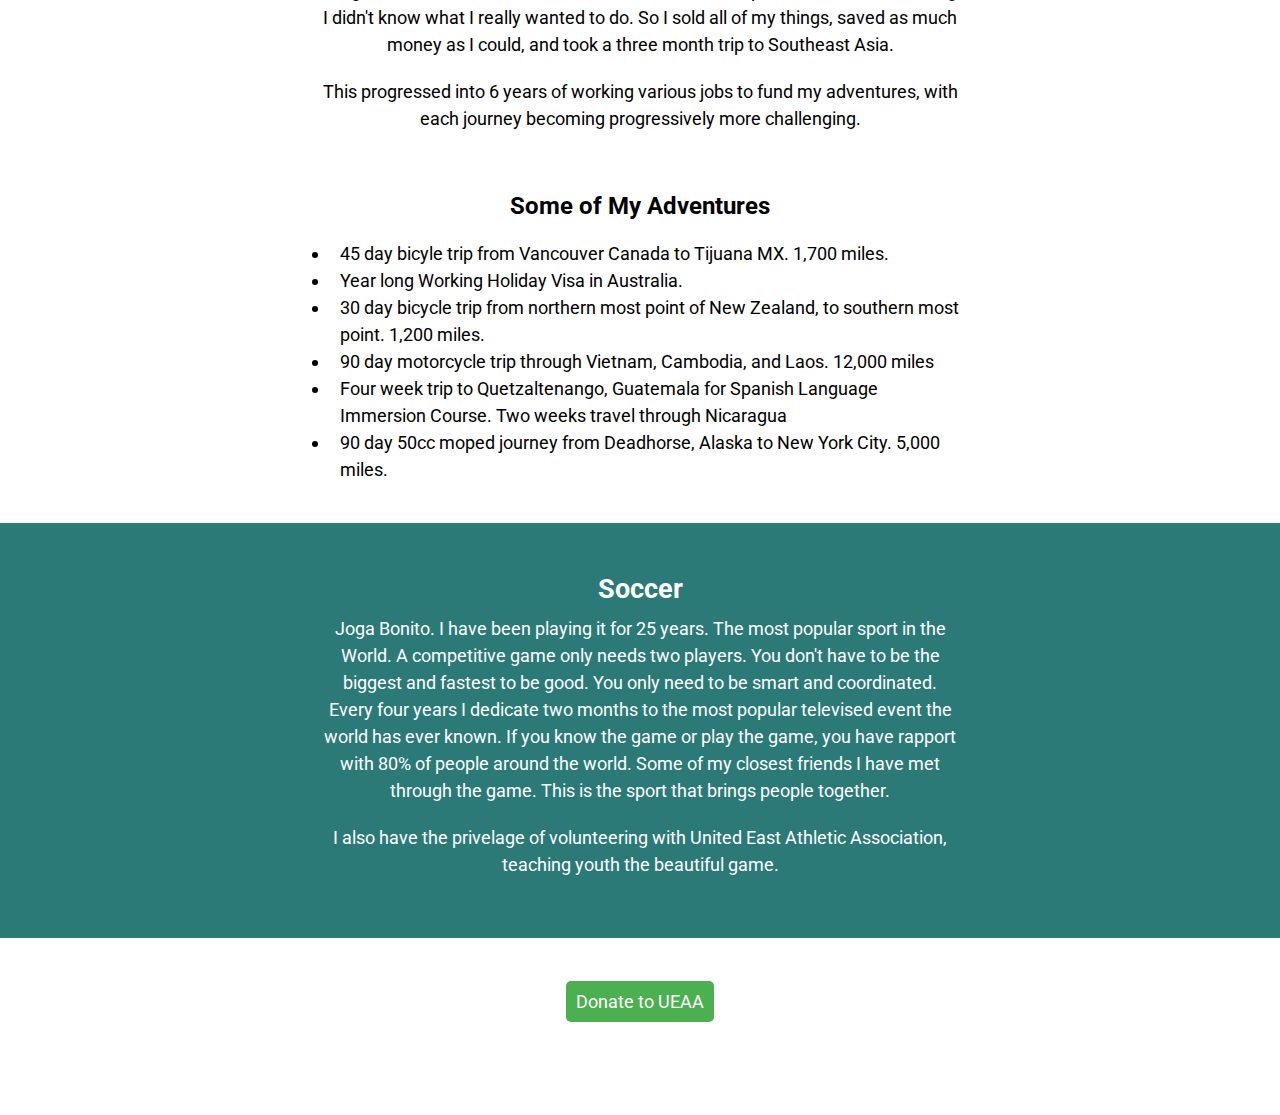
==== commit 37c6dcb2: "added contact icon in to replace bottom nav" ====
--- a/index.html
+++ b/index.html
@@ -67,6 +67,7 @@
         </nav>
         </div>
         <section class="page-section">
+            <div class="media-div"><img class="media-icon" src="images/media_icon2.svg" alt=""></div>
         <div class="home-header-div">
             <h1 class="home-header">Dallas Bille</h1>
             <p id="home-sub-header">A NYC Based Full Stack Web Developer</p>
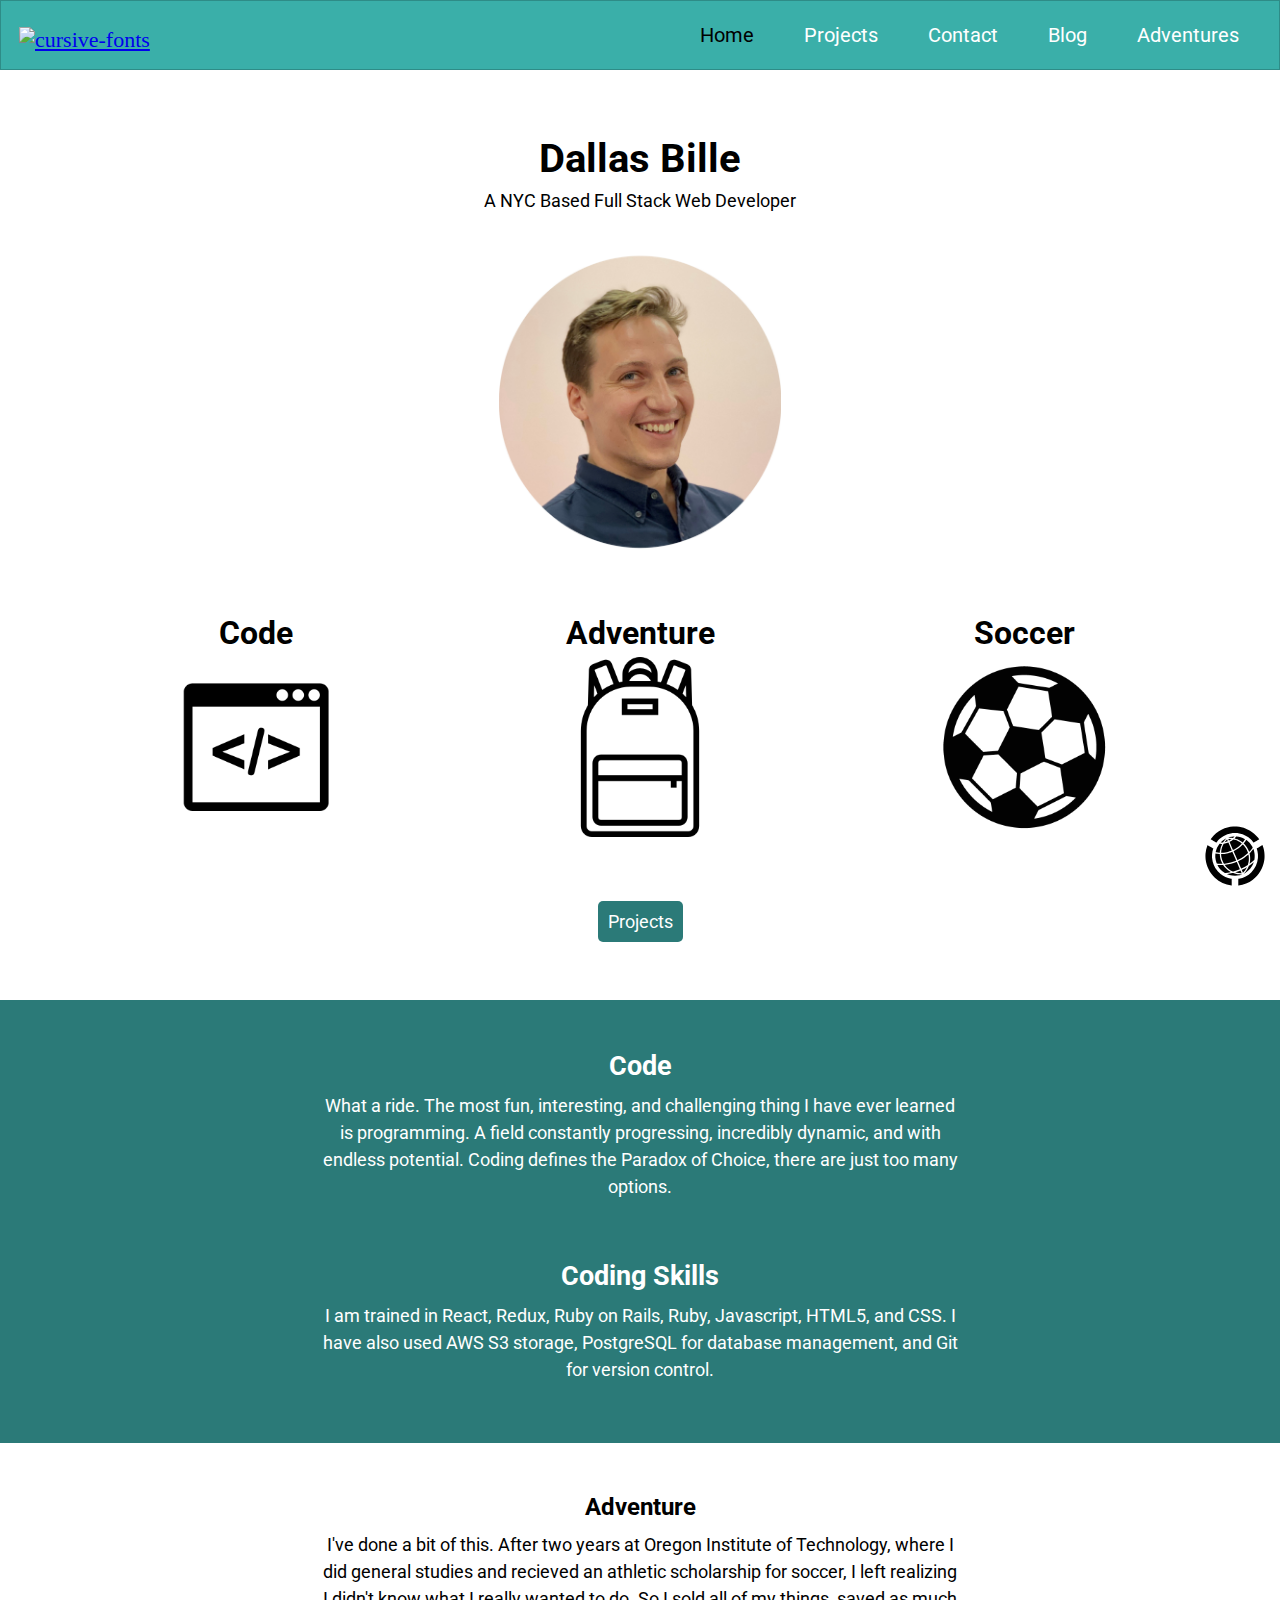
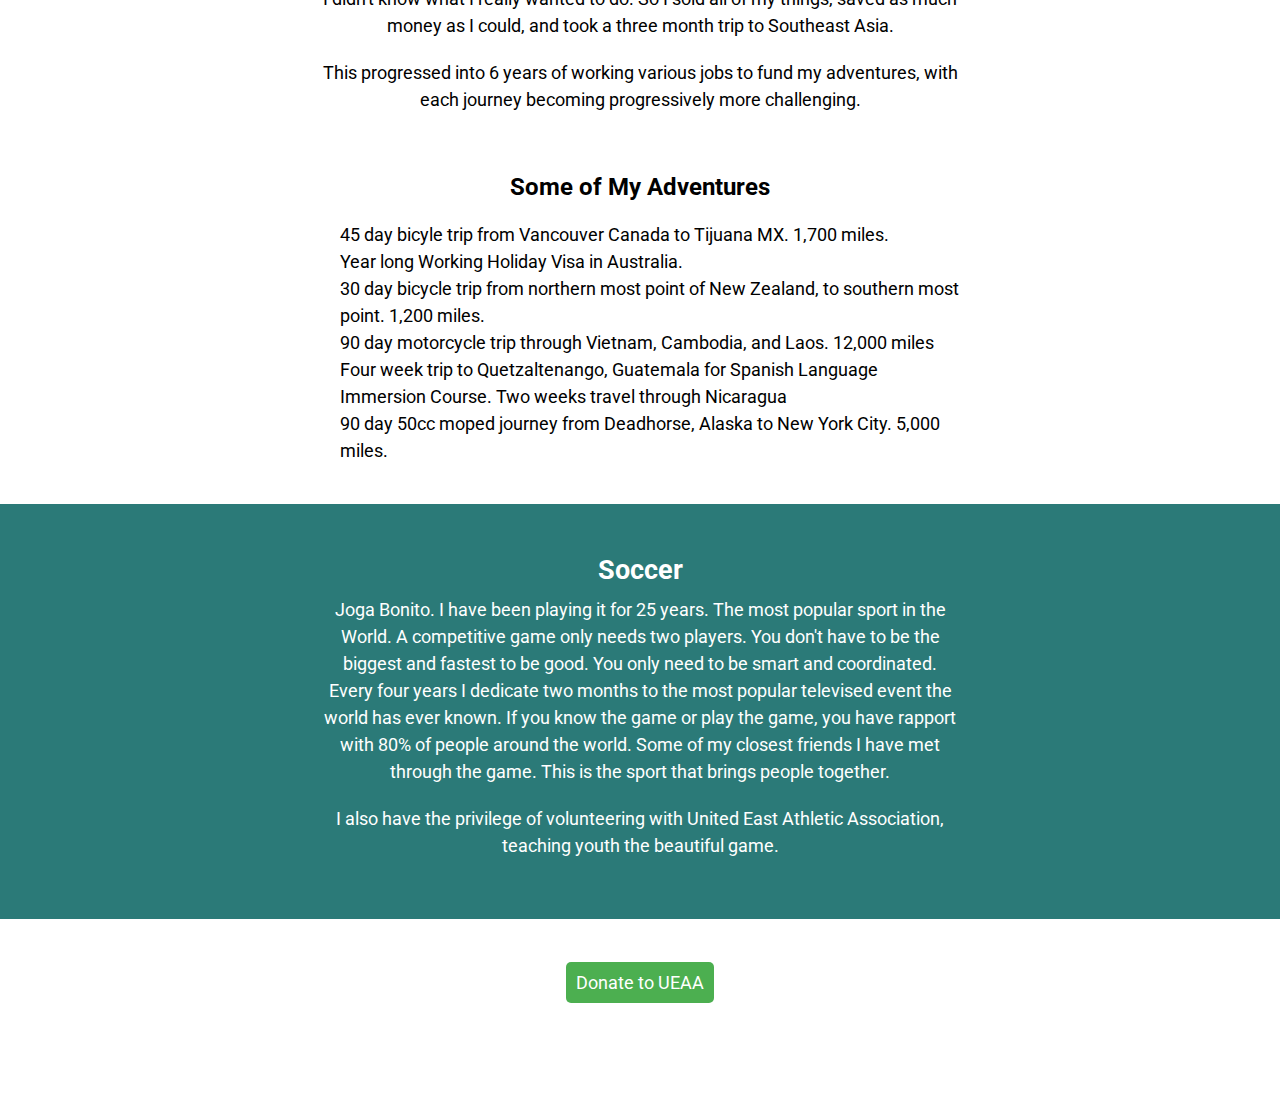
==== commit 50eabc40: "functioning contact menu modal added to main page, not others" ====
--- a/index.html
+++ b/index.html
@@ -1,54 +1,69 @@
 <!DOCTYPE html>
 <html lang="en" dir="ltr">
-    <head>
-        <!-- Global site tag (gtag.js) - Google Analytics -->
-    <script async src="https://www.googletagmanager.com/gtag/js?id=UA-141806067-1"></script>
+  <head>
+    <!-- Global site tag (gtag.js) - Google Analytics -->
+    <script
+      async
+      src="https://www.googletagmanager.com/gtag/js?id=UA-141806067-1"
+    ></script>
     <script>
       window.dataLayer = window.dataLayer || [];
-      function gtag(){dataLayer.push(arguments);}
-      gtag('js', new Date());
+      function gtag() {
+        dataLayer.push(arguments);
+      }
+      gtag("js", new Date());
 
-      gtag('config', 'UA-141806067-1');
+      gtag("config", "UA-141806067-1");
     </script>
 
-        <meta charset="utf-8">
-        <meta name="viewport" content="width=device-width, initial-scale=1.0">
-        <title>Dallas' Portfolio</title>
-        <link rel="icon" href="images/dbpng.png">
-        <link rel="stylesheet" href="https://cdnjs.cloudflare.com/ajax/libs/font-awesome/4.7.0/css/font-awesome.min.css">
-        <link href="https://fonts.googleapis.com/css?family=Roboto:300,400,700&display=swap" rel="stylesheet">
-        <link rel="stylesheet" href="style.css" type="text/css">
-        <link rel="stylesheet" href="styles/home.css" type="text/css">
-        <link rel="stylesheet" href="https://unpkg.com/aos@next/dist/aos.css"/>
-
-    </head>
-    <body>
-        <header>
-            <nav class="top-nav">
-                <span class="navbar-toggle" id="js-navbar-toggle">
-                    <img class="toggle-icon" src="images/menuicon.png">
-                </span>
-                <a class="logo" href="index.html"><img src="https://fontmeme.com/permalink/190610/5042b4c9b5bb43433435547fed199f1a.png" alt="cursive-fonts" border="0"></a>
-                <ul class="nav-list" id="js-nav">
-                    <li>
-                        <a class="nav-links" href="index.html">Home</a>
-                    </li>
-                    <li>
-                        <a class="nav-links" href="portfolio.html">Projects</a>
-                    </li>
-                    <li>
-                        <a class="nav-links" href="contact.html">Contact</a>
-                    </li>
-                    <li>
-                        <a class="nav-links" href="blog.html">Blog</a>
-                    </li>
-                    <li>
-                        <a class="nav-links" href="adventures.html">Adventures</a>
-                    </li>
-                </ul>
-            </nav>
-        </header>
-        <nav class="social-nav">
+    <meta charset="utf-8" />
+    <meta name="viewport" content="width=device-width, initial-scale=1.0" />
+    <title>Dallas' Portfolio</title>
+    <link rel="icon" href="images/dbpng.png" />
+    <link
+      rel="stylesheet"
+      href="https://cdnjs.cloudflare.com/ajax/libs/font-awesome/4.7.0/css/font-awesome.min.css"
+    />
+    <link
+      href="https://fonts.googleapis.com/css?family=Roboto:300,400,700&display=swap"
+      rel="stylesheet"
+    />
+    <link rel="stylesheet" href="style.css" type="text/css" />
+    <link rel="stylesheet" href="styles/home.css" type="text/css" />
+    <link rel="stylesheet" href="https://unpkg.com/aos@next/dist/aos.css" />
+  </head>
+  <body>
+    <header>
+      <nav class="top-nav">
+        <span class="navbar-toggle" id="js-navbar-toggle">
+          <img class="toggle-icon" src="images/menuicon.png" />
+        </span>
+        <a class="logo" href="index.html"
+          ><img
+            src="https://fontmeme.com/permalink/190610/5042b4c9b5bb43433435547fed199f1a.png"
+            alt="cursive-fonts"
+            border="0"
+        /></a>
+        <ul class="nav-list" id="js-nav">
+          <li>
+            <a class="nav-links" href="index.html">Home</a>
+          </li>
+          <li>
+            <a class="nav-links" href="portfolio.html">Projects</a>
+          </li>
+          <li>
+            <a class="nav-links" href="contact.html">Contact</a>
+          </li>
+          <li>
+            <a class="nav-links" href="blog.html">Blog</a>
+          </li>
+          <li>
+            <a class="nav-links" href="adventures.html">Adventures</a>
+          </li>
+        </ul>
+      </nav>
+    </header>
+    <!-- <nav class="social-nav">
             <a href="mailto:dallasbille@gmail.com" target="_blank">
                 <img class="nav-icons" src="images/email.png">
             </a>
@@ -64,83 +79,184 @@
             <a href="https://drive.google.com/file/d/1oo1GQl9mWzVJFeGTY21zXQnr81-ZUZyS/view?usp=sharing" target="_blank">
                 <img class="nav-icons" src="images/resume.png">
             </a>
-        </nav>
-        </div>
-        <section class="page-section">
-            <div class="media-div"><img class="media-icon" src="images/media_icon2.svg" alt=""></div>
-        <div class="home-header-div">
-            <h1 class="home-header">Dallas Bille</h1>
-            <p id="home-sub-header">A NYC Based Full Stack Web Developer</p>
-            <div class="home-icon-container">
-                <div class="">
-                    <div>
-                        <img class="home-head-photo"src="images/myhead.jpg" alt="">
-                    </div>
-                    <br>
-                    <div class="icons">
-                        <h1 class="icon-header">Code</h1>
-                        <img class="index-icons" src="images/code-icon.png" alt="">
-                    </div>
-                    <div class="icons">
-                        <h1 class="icon-header">Adventure</h1>
-                        <img class="index-icons" src="images/squarebackpack.png" alt="">
-                    </div>
-                    <div class="icons">
-                        <h1 class="icon-header">Soccer</h1>
-                        <img class="index-icons" src="images/soccer-icon.jpg" alt="">
-                    </div>
-                </div>
-            </div>
-        </div>
-        <div class="project-button-div">
-            <a class="project-button" href="portfolio.html" type="button" name="button">Projects</a>
-        </div>
-        <br>
-        <br>
-        <br>
-        <div>
-         <div class="green-div">
-                <h2 class="green-head">Code</h2>
-                <div class="paragraph-div">
-                    <p class="green-text">What a ride. The most fun, interesting, and challenging thing I have ever learned is programming. A field constantly progressing, incredibly dynamic, and with endless potential. Coding defines the Paradox of Choice, there are just too many options.</p>
-                    <h2 class="green-head">Coding Skills</h2>
-                    <p class="green-text">I am trained in React, Redux, Ruby on Rails, Ruby, Javascript, HTML5, and CSS. I have also used AWS S3 storage, PostgreSQL for database management, and Git for version control.</p>
-                </div>
-            </div>            
-            <div class="white-div">
-                <h2>Adventure</h2>
-                <div class="paragraph-div">
-                    <p>I've done a bit of this. After two years at Oregon Institute of Technology, where I did general studies and recieved an athletic scholarship for soccer, I left realizing I didn't know what I really wanted to do. So I sold all of my things, saved as much money as I could, and took a three month trip to Southeast Asia.</p>
-                    <p class="secondary-paragraph">This progressed into 6 years of working various jobs to fund my adventures, with each journey becoming progressively more challenging.</p>
-                </div>
-                <h2>Some of My Adventures</h2>
-                <div class="paragraph-div">
-                    <ul class="ul-tag">
-                        <li>45 day bicyle trip from Vancouver Canada to Tijuana MX. 1,700 miles.</li>
-                        <li>Year long Working Holiday Visa in Australia.</li>
-                        <li>30 day bicycle trip from northern most point of New Zealand, to southern most point. 1,200 miles.</li>
-                        <li>90 day motorcycle trip through Vietnam, Cambodia, and Laos. 12,000 miles</li>
-                        <li>Four week trip to Quetzaltenango, Guatemala for Spanish Language Immersion Course. Two weeks travel through Nicaragua</li>
-                        <li>90 day 50cc moped journey from Deadhorse, Alaska to New York City. 5,000 miles.</li>
-                    </ul>
-                </div>
-            </div>
-            <div class="green-div">
-                <h2 class="white-text">Soccer</h2>
-                    <div class="paragraph-div">
-                    <p class="white-text">Joga Bonito. I have been playing it for 25 years. The most popular sport in the World. A competitive game only needs two players. You don't have to be the biggest and fastest to be good. You only need to be smart and coordinated. Every four years I dedicate two months to the most popular televised event the world has ever known. If you know the game or play the game, you have rapport with 80% of people around the world. Some of my closest friends I have met through the game. This is the sport that brings people together.</p>
-                    <p class="white-text">I also have the privelage of volunteering with United East Athletic Association, teaching youth the beautiful game. </p>
-                </div>
-            </div>
-            <p class="donate">
-                <a class="uaee" href="https://www.ueaa.org/donate/" target="_blank">Donate to UEAA</a>
-            </p>
-        </div>
-        </section>
-        <script src="https://unpkg.com/aos@next/dist/aos.js"></script>
-        <script src="https://ajax.googleapis.com/ajax/libs/jquery/3.4.1/jquery.min.js"></script>
-        <script>AOS.init()</script>
-        <script src="scripts/index.js"></script>
-    </body>
-
+        </nav> -->
+    <!-- </div> -->
+    <section class="page-section">
+      <div class="media-div">
+        <img class="media-icon" src="images/media_icon2.svg" alt="" />
+      </div>
+      <div class="modal-div">
+        <span class="close">&times;</span>
+        <ul>
+          <li>
+            <a href="mailto:dallasbille@gmail.com" target="_blank">
+              <img class="nav-icons" src="images/email.png" />
+            </a>
+          </li>
+          <li>
+            <a href="https://linkedin.com/in/dallasbille" target="_blank">
+              <img class="nav-icons" src="images/linked2.png" />
+            </a>
+          </li>
+          <li>
+            <a href="https://github.com/DallasBille" target="_blank">
+              <img class="nav-icons" src="images/github2.png" alt="" />
+            </a>
+          </li>
+          <li>
+            <a href="https://medium.com/@dallasbille" target="_blank">
+              <img class="nav-icons" src="images/medium3.png" />
+            </a>
+          </li>
+        </ul>
+        <!-- <a href="mailto:dallasbille@gmail.com" target="_blank">
+          <img class="nav-icons" src="images/email.png" />
+        </a>
+        <a href="https://linkedin.com/in/dallasbille" target="_blank">
+          <img class="nav-icons" src="images/linked2.png" />
+        </a>
+        <a href="https://github.com/DallasBille" target="_blank">
+          <img class="nav-icons" src="images/github2.png" alt="" />
+        </a>
+        <a href="https://medium.com/@dallasbille" target="_blank">
+          <img class="nav-icons" src="images/medium3.png" />
+        </a>
+        <a
+          href="https://drive.google.com/file/d/1oo1GQl9mWzVJFeGTY21zXQnr81-ZUZyS/view?usp=sharing"
+          target="_blank"
+        >
+          <img class="nav-icons" src="images/resume.png" />
+        </a> -->
+      </div>
+      <div class="home-header-div">
+        <h1 class="home-header">Dallas Bille</h1>
+        <p id="home-sub-header">A NYC Based Full Stack Web Developer</p>
+        <div class="home-icon-container">
+          <div class="">
+            <div>
+              <img class="home-head-photo" src="images/myhead.jpg" alt="" />
+            </div>
+            <br />
+            <div class="icons">
+              <h1 class="icon-header">Code</h1>
+              <img class="index-icons" src="images/code-icon.png" alt="" />
+            </div>
+            <div class="icons">
+              <h1 class="icon-header">Adventure</h1>
+              <img class="index-icons" src="images/squarebackpack.png" alt="" />
+            </div>
+            <div class="icons">
+              <h1 class="icon-header">Soccer</h1>
+              <img class="index-icons" src="images/soccer-icon.jpg" alt="" />
+            </div>
+          </div>
+        </div>
+      </div>
+      <div class="project-button-div">
+        <a
+          class="project-button"
+          href="portfolio.html"
+          type="button"
+          name="button"
+          >Projects</a
+        >
+      </div>
+      <br />
+      <br />
+      <br />
+      <div>
+        <div class="green-div">
+          <h2 class="green-head">Code</h2>
+          <div class="paragraph-div">
+            <p class="green-text">
+              What a ride. The most fun, interesting, and challenging thing I
+              have ever learned is programming. A field constantly progressing,
+              incredibly dynamic, and with endless potential. Coding defines the
+              Paradox of Choice, there are just too many options.
+            </p>
+            <h2 class="green-head">Coding Skills</h2>
+            <p class="green-text">
+              I am trained in React, Redux, Ruby on Rails, Ruby, Javascript,
+              HTML5, and CSS. I have also used AWS S3 storage, PostgreSQL for
+              database management, and Git for version control.
+            </p>
+          </div>
+        </div>
+        <div class="white-div">
+          <h2>Adventure</h2>
+          <div class="paragraph-div">
+            <p>
+              I've done a bit of this. After two years at Oregon Institute of
+              Technology, where I did general studies and recieved an athletic
+              scholarship for soccer, I left realizing I didn't know what I
+              really wanted to do. So I sold all of my things, saved as much
+              money as I could, and took a three month trip to Southeast Asia.
+            </p>
+            <p class="secondary-paragraph">
+              This progressed into 6 years of working various jobs to fund my
+              adventures, with each journey becoming progressively more
+              challenging.
+            </p>
+          </div>
+          <h2>Some of My Adventures</h2>
+          <div class="paragraph-div">
+            <ul class="ul-tag">
+              <li>
+                45 day bicyle trip from Vancouver Canada to Tijuana MX. 1,700
+                miles.
+              </li>
+              <li>Year long Working Holiday Visa in Australia.</li>
+              <li>
+                30 day bicycle trip from northern most point of New Zealand, to
+                southern most point. 1,200 miles.
+              </li>
+              <li>
+                90 day motorcycle trip through Vietnam, Cambodia, and Laos.
+                12,000 miles
+              </li>
+              <li>
+                Four week trip to Quetzaltenango, Guatemala for Spanish Language
+                Immersion Course. Two weeks travel through Nicaragua
+              </li>
+              <li>
+                90 day 50cc moped journey from Deadhorse, Alaska to New York
+                City. 5,000 miles.
+              </li>
+            </ul>
+          </div>
+        </div>
+        <div class="green-div">
+          <h2 class="white-text">Soccer</h2>
+          <div class="paragraph-div">
+            <p class="white-text">
+              Joga Bonito. I have been playing it for 25 years. The most popular
+              sport in the World. A competitive game only needs two players. You
+              don't have to be the biggest and fastest to be good. You only need
+              to be smart and coordinated. Every four years I dedicate two
+              months to the most popular televised event the world has ever
+              known. If you know the game or play the game, you have rapport
+              with 80% of people around the world. Some of my closest friends I
+              have met through the game. This is the sport that brings people
+              together.
+            </p>
+            <p class="white-text">
+              I also have the privilege of volunteering with United East
+              Athletic Association, teaching youth the beautiful game.
+            </p>
+          </div>
+        </div>
+        <p class="donate">
+          <a class="uaee" href="https://www.ueaa.org/donate/" target="_blank"
+            >Donate to UEAA</a
+          >
+        </p>
+      </div>
+    </section>
+    <script src="https://unpkg.com/aos@next/dist/aos.js"></script>
+    <script src="https://ajax.googleapis.com/ajax/libs/jquery/3.4.1/jquery.min.js"></script>
+    <script>
+      AOS.init();
+    </script>
+    <script src="scripts/index.js"></script>
+  </body>
 </html>
--- a/style.css
+++ b/style.css
@@ -1,169 +1,183 @@
 * {
-    box-sizing: border-box;
-    padding: 0;
-    margin: 0;
+  box-sizing: border-box;
+  padding: 0;
+  margin: 0;
 }
 
 .page-section {
-    text-align: center;
+  text-align: center;
 }
 
 /* =================FADE IN ================= */
 body {
-    /* font-family: 'Roboto': 300, sans-serif; */
-    -webkit-animation: fadein 0.5s;
-       -moz-animation: fadein 0.5s;
-        -ms-animation: fadein 0.5s;
-         -o-animation: fadein 0.5s;
-            animation: fadein 0.5s;
-}
-
-    @keyframes fadein {
-        from { opacity: 0; }
-        to   { opacity: 1; }
-    }
-
-    /* Firefox < 16 */
-    @-moz-keyframes fadein {
-        from { opacity: 0; }
-        to   { opacity: 1; }
-    }
-
-    /* Safari, Chrome and Opera > 12.1 */
-    @-webkit-keyframes fadein {
-        from { opacity: 0; }
-        to   { opacity: 1; }
-    }
-
-    /* Internet Explorer */
-    @-ms-keyframes fadein {
-        from { opacity: 0; }
-        to   { opacity: 1; }
-    }
-
-    /* Opera < 12.1 */
-    @-o-keyframes fadein {
-        from { opacity: 0; }
-        to   { opacity: 1; }
-    }
-
-
-
-
-
+  /* font-family: 'Roboto': 300, sans-serif; */
+  -webkit-animation: fadein 0.5s;
+  -moz-animation: fadein 0.5s;
+  -ms-animation: fadein 0.5s;
+  -o-animation: fadein 0.5s;
+  animation: fadein 0.5s;
+}
+
+@keyframes fadein {
+  from {
+    opacity: 0;
+  }
+  to {
+    opacity: 1;
+  }
+}
+
+/* Firefox < 16 */
+@-moz-keyframes fadein {
+  from {
+    opacity: 0;
+  }
+  to {
+    opacity: 1;
+  }
+}
+
+/* Safari, Chrome and Opera > 12.1 */
+@-webkit-keyframes fadein {
+  from {
+    opacity: 0;
+  }
+  to {
+    opacity: 1;
+  }
+}
+
+/* Internet Explorer */
+@-ms-keyframes fadein {
+  from {
+    opacity: 0;
+  }
+  to {
+    opacity: 1;
+  }
+}
+
+/* Opera < 12.1 */
+@-o-keyframes fadein {
+  from {
+    opacity: 0;
+  }
+  to {
+    opacity: 1;
+  }
+}
 
 /* =====================Navigation and Toggle ======================= */
 
-.page-section{
-    padding-top: 15vh;
-    font-family: 'Roboto', sans-serif;
+.page-section {
+  padding-top: 15vh;
+  font-family: "Roboto", sans-serif;
 }
 
 .top-nav {
-    /* height: 70px; */
-    font-size: 18px;
-    position: fixed;
-    width: 100%;
-    background-color: #3AAFA9;
-    border: 1px, solid, rgba(0, 0, 0, 0.2);
-    padding-bottom: 30px;
+  /* height: 70px; */
+  font-size: 18px;
+  position: fixed;
+  width: 100%;
+  background-color: #3aafa9;
+  border: 1px, solid, rgba(0, 0, 0, 0.2);
+  padding-bottom: 30px;
 }
 
 .nav-list {
-    list-style-type: none;
-    display: none;
-}
-
+  list-style-type: none;
+  display: none;
+}
 
 /* ================= Controls Links Color When User Is On That Page */
 .current {
+  font-size: 20px;
+  font-family: "Roboto", sans-serif;
+  text-decoration: none;
+  text-align: center;
+  margin: 15px auto;
+  /* margin-left: 40px; */
+  color: black;
+}
+
+.nav-links {
+  font-size: 20px;
+  font-family: "Roboto", serif;
+  text-decoration: none;
+  color: white;
+}
+
+.logo {
+  font-size: 10px;
+  padding-left: 8px;
+}
+
+.top-nav li {
+  text-align: center;
+  margin: 15px auto;
+}
+
+.navbar-toggle {
+  position: absolute;
+  top: 10px;
+  right: 20px;
+  cursor: pointer;
+  color: white;
+  font-size: 30px;
+}
+
+.active {
+  display: block;
+}
+
+.logo {
+  display: inline-block;
+  font-size: 22px;
+  margin-top: 10px;
+  margin-left: 10px;
+}
+/*================================Navigation and Toggle=====================  */
+
+@media screen and (min-width: 700px) {
+  .top-nav {
+    display: flex;
+    justify-content: space-between;
+    padding-bottom: 0;
+    height: 70px;
+    align-items: center;
+  }
+  .nav-list {
+    display: flex;
+    margin-right: 40px;
+    flex-direction: row;
+    justify-content: flex-end;
+  }
+  .nav-list li {
+    margin: 0;
+  }
+  .nav-links {
+    margin-left: 40px;
+  }
+  .navbar-toggle {
+    display: none;
+  }
+  .navbar-toggle:hover,
+  .nav-links:hover {
+    color: black;
+  }
+  .current {
     font-size: 20px;
-    font-family: 'Roboto', sans-serif;
+    font-family: "Roboto", serif;
     text-decoration: none;
     text-align: center;
     margin: 15px auto;
-    /* margin-left: 40px; */
+    margin-left: 40px;
     color: black;
-}
-
-.nav-links {
-    font-size: 20px;
-    font-family: 'Roboto', serif;
-    text-decoration: none;
-    color: white;
-}
-
-.logo {
-    font-size: 10px;
-    padding-left: 8px;
-}
-
-.top-nav li {
-    text-align: center;
-    margin: 15px auto;
-}
-
-.navbar-toggle {
-    position: absolute;
-    top: 10px;
-    right: 20px;
-    cursor: pointer;
-    color: white;
-    font-size: 30px
-}
-
-.active {
-    display: block;
-}
-
-.logo{
-    display: inline-block;
-    font-size: 22px;
-    margin-top: 10px;
-    margin-left: 10px;
-}
-/*================================Navigation and Toggle=====================  */
-
-@media screen and (min-width: 700px) {
-    .top-nav {
-        display: flex;
-        justify-content: space-between;
-        padding-bottom: 0;
-        height: 70px;
-        align-items: center;
-    }
-    .nav-list {
-        display: flex;
-        margin-right: 40px;
-        flex-direction: row;
-        justify-content: flex-end;
-    }
-    .nav-list li {
-        margin: 0;
-    }
-    .nav-links {
-        margin-left: 40px;
-    }
-    .navbar-toggle {
-        display: none;
-    }
-    .navbar-toggle:hover,
-    .nav-links:hover {
-        color: black;
-    }
-    .current {
-        font-size: 20px;
-        font-family: 'Roboto', serif;
-        text-decoration: none;
-        text-align: center;
-        margin: 15px auto;
-        margin-left: 40px;
-        color: black;
-    }
+  }
 }
 /* @media screen and (max-width: 375px){ */
 /*================= Social Media Bar =================  */
-    .social-nav {
+/* .social-nav {
         height: 7vh;
         display: flex;
         justify-content: space-around;
@@ -173,40 +187,39 @@
         top: auto;
         right: 0;
         background-color: #DEF2F1;
-    }
-    .nav-icons {
-        padding: 5px;
-        width: 3vw;
-    }
-    .nav-icons:hover {
-        width: 3.5vw
-    }
-
-
-    @media screen and (max-width: 400px) {
-        .nav-icons {
-            width: 10vw;
-        }
-        .nav-icons:hover {
-            width: 10vw
-        }
-    }
-    @media screen and (min-width: 400px) and (max-width: 800px) {
-        .nav-icons {
-            width: 10vw;
-        }
-        .nav-icons:hover {
-            width: 10vw
-        }
-    }
+    } */
+.nav-icons {
+  padding: 5px;
+  width: 3vw;
+}
+.nav-icons:hover {
+  width: 3.5vw;
+}
+
+@media screen and (max-width: 400px) {
+  .nav-icons {
+    width: 10vw;
+  }
+  .nav-icons:hover {
+    width: 10vw;
+  }
+}
+@media screen and (min-width: 400px) and (max-width: 800px) {
+  .nav-icons {
+    width: 10vw;
+  }
+  .nav-icons:hover {
+    width: 10vw;
+  }
+}
 
 .nav-photo {
-    padding-left: 10px;
-    width: 55px;
-    flex-shrink: 0;
+  padding-left: 10px;
+  width: 55px;
+  flex-shrink: 0;
 }
 
 .toggle-icon {
-    width: 40px;
-    padding-bottom: 5px;
-}
+  width: 40px;
+  padding-bottom: 5px;
+}
--- a/styles/home.css
+++ b/styles/home.css
@@ -143,3 +143,51 @@
 
 .white-div {
   padding-bottom: 40px;
+}
+
+.media-icon {
+  height: 60px;
+  width: 60px;
+}
+
+.media-icon:hover {
+  cursor: pointer;
+  height: 62px;
+  width: 62px;
+}
+
+.media-div {
+  right: 15px;
+  padding-bottom: 10px;
+  position: fixed;
+  bottom: 0;
+  z-index: 3;
+}
+
+section {
+  z-index: -1;
+}
+
+.modal-div {
+  right: 0;
+  bottom: 0;
+  position: fixed;
+  width: 80px;
+  height: 150px;
+  display: none;
+  margin: 0 5% 10% 0;
+  background-color: white;
+}
+
+.close {
+  width: 10px;
+  height: 10px;
+}
+
+.close:hover {
+  cursor: pointer;
+}
+
+ul {
+  list-style: none;
+}
